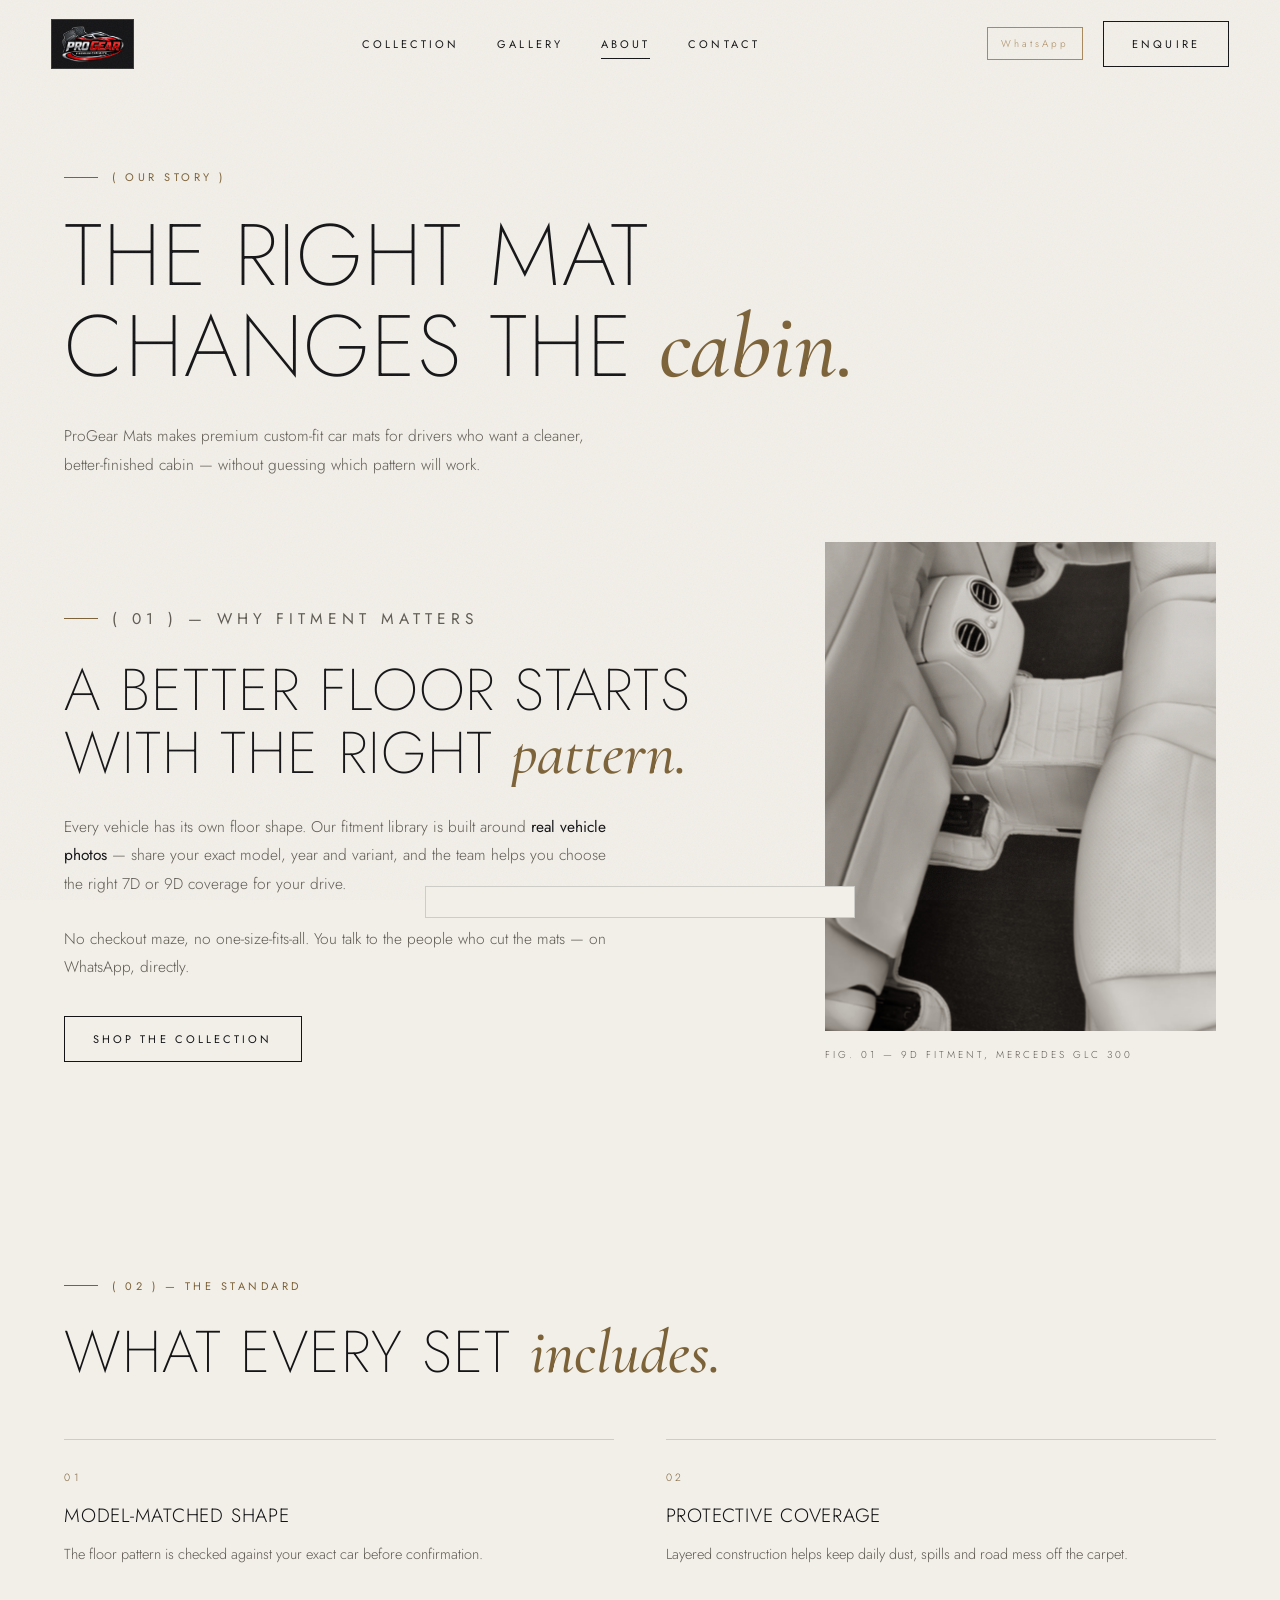
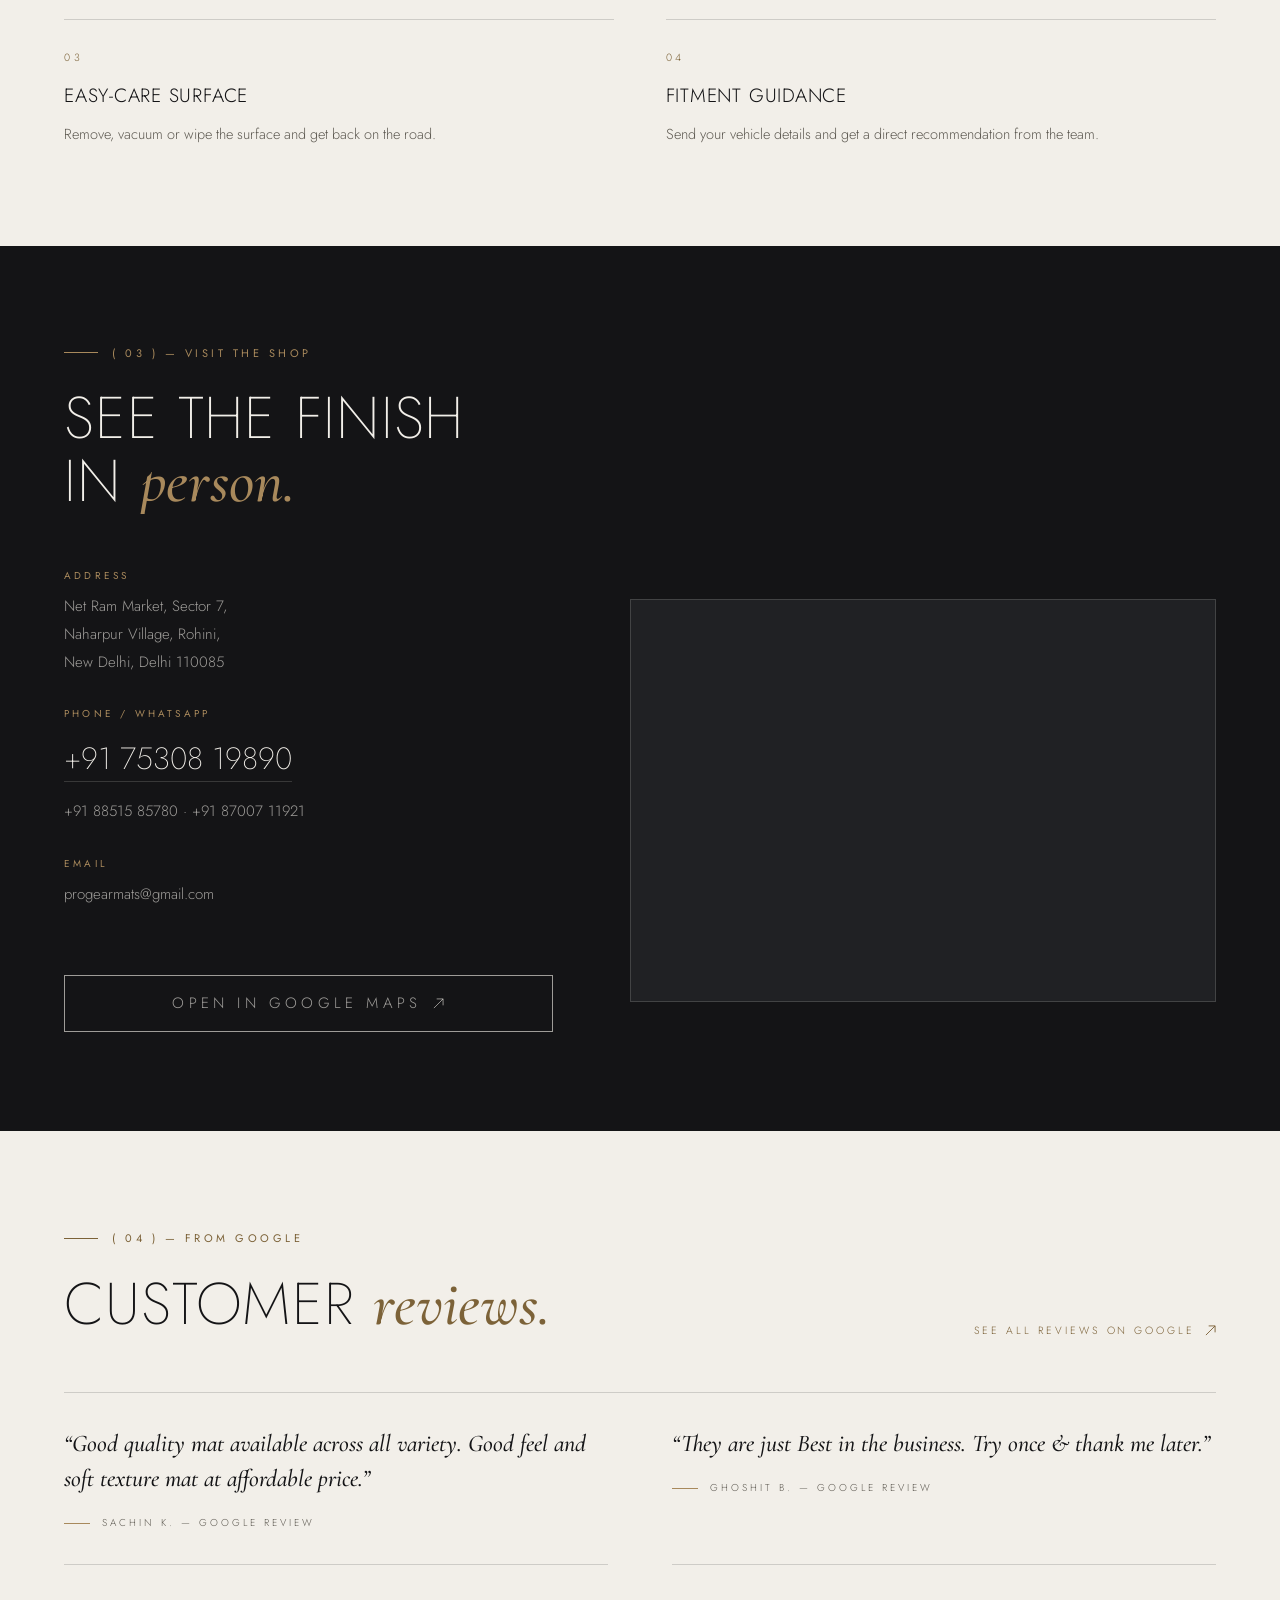
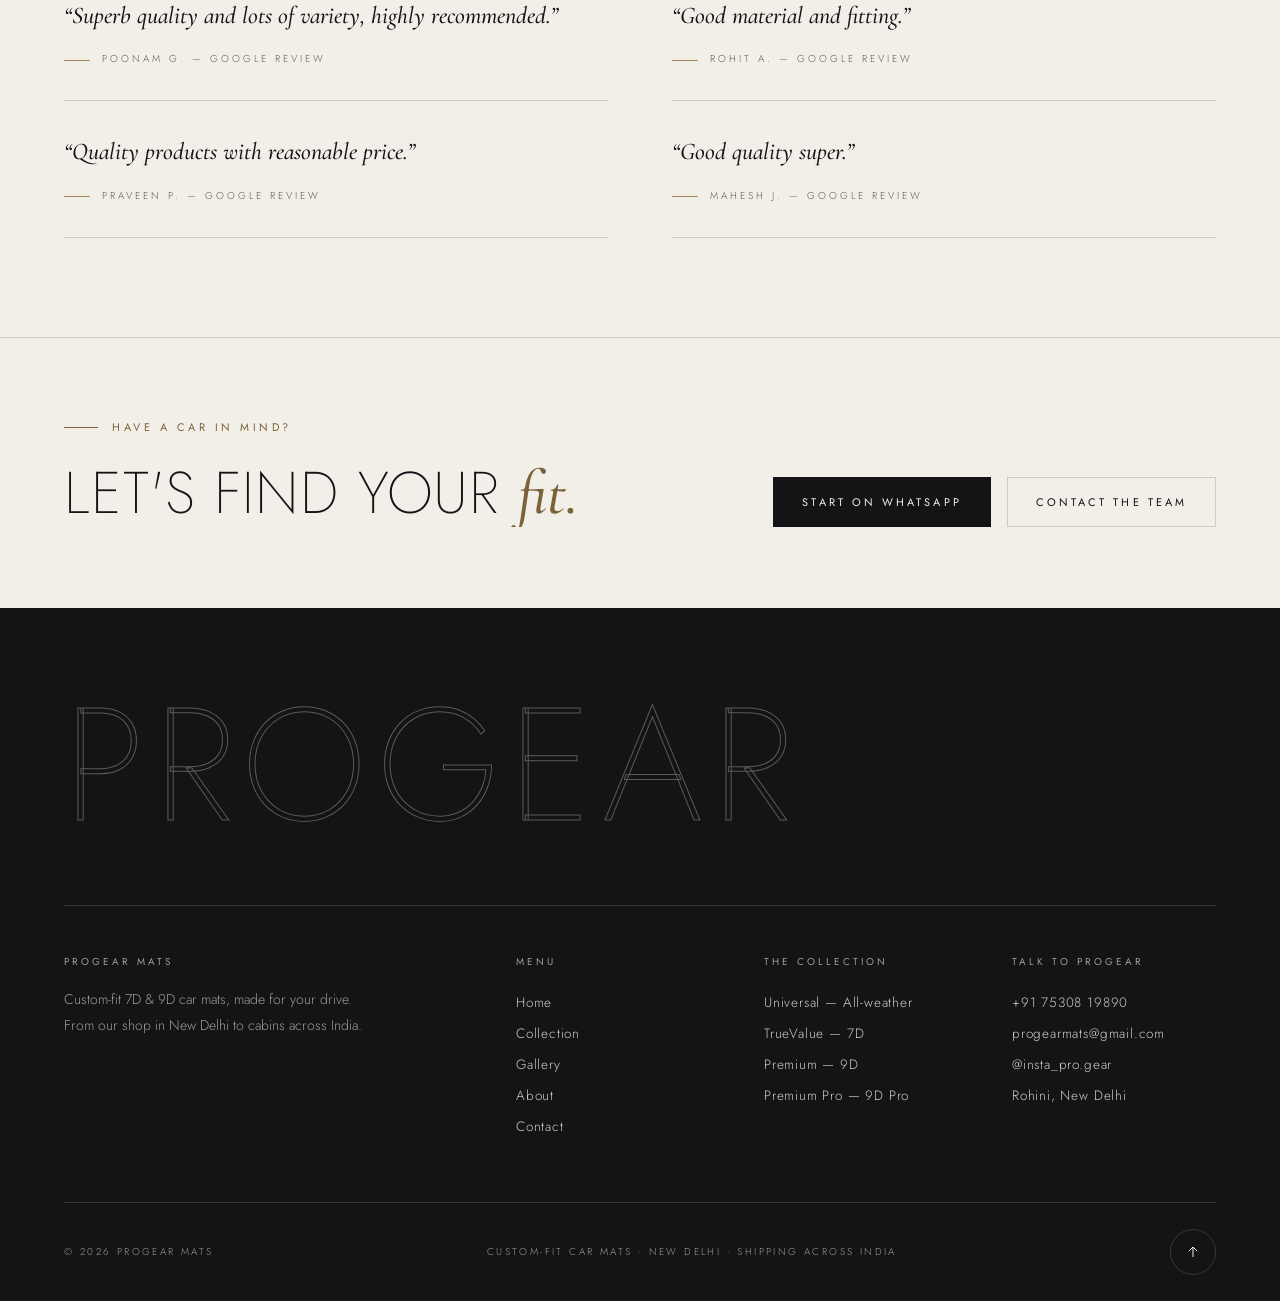
==== about.html @ 714ad8d6 "push" ====
<!DOCTYPE html>
<html lang="en">
<head>
<meta charset="UTF-8">
<meta name="viewport" content="width=device-width, initial-scale=1.0">
<title>About Us — Our Story | ProGear Mats</title>
<meta name="description" content="ProGear Mats fits premium custom-fit 7D and 9D car mats from Rohini, New Delhi. Every pattern is checked against your exact model, year and variant before you order.">
<link rel="icon" href="data:image/svg+xml,%3Csvg xmlns='http://www.w3.org/2000/svg' viewBox='0 0 64 64'%3E%3Crect width='64' height='64' fill='%23141416'/%3E%3Cpath d='M20 20h24v24H20z' fill='none' stroke='%23a8895c' stroke-width='2.5'/%3E%3Cpath d='M32 20l12 12-12 12-12-12z' fill='none' stroke='%23a8895c' stroke-width='2.5'/%3E%3C/svg%3E">
<link rel="preconnect" href="https://fonts.googleapis.com">
<link rel="preconnect" href="https://fonts.gstatic.com" crossorigin>
<link href="https://fonts.googleapis.com/css2?family=Jost:wght@200;300;400;500&family=Cormorant+Garamond:ital,wght@1,400;1,500&display=swap" rel="stylesheet">
<link rel="stylesheet" href="assets/site.css">
</head>
<body id="top">

<div class="cursor-dot" id="cDot"></div>
<div class="cursor-ring" id="cRing"></div>
<div class="grain" aria-hidden="true"></div>

<!-- NAV -->
<header class="nav on-light" id="nav">
  <a class="brand" href="index.html" aria-label="ProGear Mats — home"><span class="brand-logo"><img src="images/brand/progear-logo.png" alt="ProGear Mats — Premium Car Mats"></span></a>
  <nav class="nav-links" aria-label="Primary">
    <a href="shop.html">Collection</a>
    <a href="gallery.html">Gallery</a>
    <a href="about.html" class="active">About</a>
    <a href="contact.html">Contact</a>
  </nav>
  <div class="nav-right">
    <a class="chip" href="https://wa.me/917530819890?text=Hi%20ProGear%20Mats!%20Help%20me%20choose%20mats%20for%20my%20car." target="_blank" rel="noreferrer">WhatsApp</a>
    <a class="btn" href="contact.html">Enquire</a>
    <button class="burger" id="burger" aria-label="Menu" aria-expanded="false"><i></i><i></i></button>
  </div>
</header>

<!-- MOBILE MENU -->
<nav class="menu" id="menu" aria-label="Mobile">
  <a class="m-link" href="index.html">Home <svg viewBox="0 0 20 10" width="20" height="10" fill="none"><path d="M0 5h18M14 1l4 4-4 4" stroke="currentColor"/></svg></a>
  <a class="m-link" href="shop.html">Collection <svg viewBox="0 0 20 10" width="20" height="10" fill="none"><path d="M0 5h18M14 1l4 4-4 4" stroke="currentColor"/></svg></a>
  <a class="m-link" href="gallery.html">Gallery <svg viewBox="0 0 20 10" width="20" height="10" fill="none"><path d="M0 5h18M14 1l4 4-4 4" stroke="currentColor"/></svg></a>
  <a class="m-link" href="about.html">About <svg viewBox="0 0 20 10" width="20" height="10" fill="none"><path d="M0 5h18M14 1l4 4-4 4" stroke="currentColor"/></svg></a>
  <a class="m-link" href="contact.html">Contact <svg viewBox="0 0 20 10" width="20" height="10" fill="none"><path d="M0 5h18M14 1l4 4-4 4" stroke="currentColor"/></svg></a>
  <p class="menu-foot">+91 75308 19890 — NEW DELHI</p>
</nav>

<main>
  <!-- PAGE HEAD -->
  <section class="page-head">
    <div class="wrap">
      <p class="lbl" data-reveal>( Our Story )</p>
      <h1 class="h1">
        <span class="mask" data-reveal><span class="mi">The right mat</span></span>
        <span class="mask" data-reveal style="--d:.08s"><span class="mi">changes the <em class="serif">cabin.</em></span></span>
      </h1>
      <p class="lede" data-reveal style="--d:.2s">ProGear Mats makes premium custom-fit car mats for drivers who want a cleaner, better-finished cabin — without guessing which pattern will work.</p>
    </div>
  </section>

  <!-- STORY -->
  <section class="philo flush-top">
    <div class="wrap philo-grid">
      <div class="philo-copy">
        <p class="lbl" data-reveal>( 01 ) — Why Fitment Matters</p>
        <h2 class="h2">
          <span class="mask" data-reveal><span class="mi">A better floor starts</span></span>
          <span class="mask" data-reveal style="--d:.08s"><span class="mi">with the right <em class="serif">pattern.</em></span></span>
        </h2>
        <p data-reveal style="--d:.2s">Every vehicle has its own floor shape. Our fitment library is built around <b>real vehicle photos</b> — share your exact model, year and variant, and the team helps you choose the right 7D or 9D coverage for your drive.</p>
        <p data-reveal style="--d:.28s">No checkout maze, no one-size-fits-all. You talk to the people who cut the mats — on WhatsApp, directly.</p>
        <div data-reveal style="--d:.34s;margin-top:34px"><a class="btn" href="shop.html">Shop the collection</a></div>
      </div>
      <div data-reveal style="--d:.15s">
        <figure class="ph plx"><img src="images/fitments/glc-300/2.jpg" alt="9D mats fitted in a Mercedes GLC 300"></figure>
        <p class="ph-cap">Fig. 01 — 9D fitment, Mercedes GLC 300</p>
      </div>
    </div>
  </section>

  <!-- WHAT EVERY SET INCLUDES -->
  <section class="care">
    <div class="wrap">
      <p class="lbl" data-reveal>( 02 ) — The Standard</p>
      <h2 class="h2"><span class="mask" data-reveal><span class="mi">What every set <em class="serif">includes.</em></span></span></h2>
      <div class="care-grid two">
        <article data-reveal>
          <span>01</span>
          <h3>Model-matched shape</h3>
          <p>The floor pattern is checked against your exact car before confirmation.</p>
        </article>
        <article data-reveal style="--d:.08s">
          <span>02</span>
          <h3>Protective coverage</h3>
          <p>Layered construction helps keep daily dust, spills and road mess off the carpet.</p>
        </article>
        <article data-reveal style="--d:.16s">
          <span>03</span>
          <h3>Easy-care surface</h3>
          <p>Remove, vacuum or wipe the surface and get back on the road.</p>
        </article>
        <article data-reveal style="--d:.24s">
          <span>04</span>
          <h3>Fitment guidance</h3>
          <p>Send your vehicle details and get a direct recommendation from the team.</p>
        </article>
      </div>
    </div>
  </section>

  <!-- VISIT THE SHOP -->
  <section class="visit dark">
    <div class="wrap">
      <p class="lbl" data-reveal>( 03 ) — Visit the Shop</p>
      <h2 class="h2">
        <span class="mask" data-reveal><span class="mi">See the finish</span></span>
        <span class="mask" data-reveal style="--d:.08s"><span class="mi">in <em class="serif">person.</em></span></span>
      </h2>
      <div class="visit-grid">
        <div class="visit-facts" data-reveal>
          <div>
            <h4>Address</h4>
            <p>Net Ram Market, Sector 7,<br>Naharpur Village, Rohini,<br>New Delhi, Delhi 110085</p>
          </div>
          <div>
            <h4>Phone / WhatsApp</h4>
            <a class="big" href="tel:+917530819890">+91 75308 19890</a>
            <p class="sub-line"><a href="tel:+918851585780">+91 88515 85780</a> · <a href="tel:+918700711921">+91 87007 11921</a></p>
          </div>
          <div>
            <h4>Email</h4>
            <p><a href="mailto:progearmats@gmail.com">progearmats@gmail.com</a></p>
          </div>
          <a class="btn" href="https://maps.app.goo.gl/ZA1jkoFLoBcjtCaw8" target="_blank" rel="noreferrer">Open in Google Maps
            <svg viewBox="0 0 12 12" width="11" height="11" fill="none" aria-hidden="true"><path d="M1 11L11 1M4 1h7v7" stroke="currentColor"/></svg>
          </a>
        </div>
        <div class="map-frame" data-reveal style="--d:.12s">
          <iframe title="ProGear Mats location — Net Ram Market, Sector 7, Naharpur Village, Rohini, New Delhi" src="https://maps.google.com/maps?q=Net+Ram+Market,+Sector+7,+Naharpur+Village,+Rohini,+New+Delhi,+Delhi+110085&output=embed" loading="lazy" referrerpolicy="no-referrer-when-downgrade"></iframe>
        </div>
      </div>
    </div>
  </section>

  <!-- REVIEWS -->
  <section class="rv-wrap">
    <div class="wrap">
      <div class="col-head">
        <div>
          <p class="lbl" data-reveal>( 04 ) — From Google</p>
          <h2 class="h2"><span class="mask" data-reveal><span class="mi">Customer <em class="serif">reviews.</em></span></span></h2>
        </div>
        <a class="slink" data-reveal style="--d:.15s" href="https://maps.app.goo.gl/ZA1jkoFLoBcjtCaw8" target="_blank" rel="noreferrer">See all reviews on Google
          <svg viewBox="0 0 12 12" width="11" height="11" fill="none" aria-hidden="true"><path d="M1 11L11 1M4 1h7v7" stroke="currentColor"/></svg>
        </a>
      </div>
      <div class="rv-grid">
        <article class="rv" data-reveal>
          <blockquote>“Good quality mat available across all variety. Good feel and soft texture mat at affordable price.”</blockquote>
          <cite>Sachin K. — Google review</cite>
        </article>
        <article class="rv" data-reveal style="--d:.06s">
          <blockquote>“They are just Best in the business. Try once &amp; thank me later.”</blockquote>
          <cite>Ghoshit B. — Google review</cite>
        </article>
        <article class="rv" data-reveal style="--d:.12s">
          <blockquote>“Superb quality and lots of variety, highly recommended.”</blockquote>
          <cite>Poonam G. — Google review</cite>
        </article>
        <article class="rv" data-reveal style="--d:.18s">
          <blockquote>“Good material and fitting.”</blockquote>
          <cite>Rohit A. — Google review</cite>
        </article>
        <article class="rv" data-reveal style="--d:.24s">
          <blockquote>“Quality products with reasonable price.”</blockquote>
          <cite>Praveen P. — Google review</cite>
        </article>
        <article class="rv" data-reveal style="--d:.3s">
          <blockquote>“Good quality super.”</blockquote>
          <cite>Mahesh J. — Google review</cite>
        </article>
      </div>
    </div>
  </section>

  <!-- CTA STRIP -->
  <section class="cta-strip">
    <div class="wrap cta-inner">
      <div>
        <p class="lbl" data-reveal>Have a car in mind?</p>
        <h2 class="h2"><span class="mask" data-reveal><span class="mi">Let's find your <em class="serif">fit.</em></span></span></h2>
      </div>
      <div class="cta-actions" data-reveal style="--d:.15s">
        <a class="btn btn-wa" href="https://wa.me/917530819890?text=Hi%20ProGear%20Mats%2C%20help%20me%20choose%20mats%20for%20my%20car." target="_blank" rel="noreferrer">Start on WhatsApp</a>
        <a class="btn btn-line" href="contact.html">Contact the team</a>
      </div>
    </div>
  </section>
</main>

<!-- FOOTER -->
<footer>
  <div class="wrap">
    <h2 class="foot-giant" aria-hidden="true">ProGear</h2>
    <div class="foot-grid">
      <div>
        <p class="fh">ProGear Mats</p>
        <p class="foot-blurb">Custom-fit 7D &amp; 9D car mats, made for your drive. From our shop in New Delhi to cabins across India.</p>
      </div>
      <div>
        <p class="fh">Menu</p>
        <a class="flink" href="index.html">Home</a>
        <a class="flink" href="shop.html">Collection</a>
        <a class="flink" href="gallery.html">Gallery</a>
        <a class="flink" href="about.html">About</a>
        <a class="flink" href="contact.html">Contact</a>
      </div>
      <div>
        <p class="fh">The Collection</p>
        <a class="flink" href="mats-universal.html">Universal — All-weather</a>
        <a class="flink" href="mats-7d.html">TrueValue — 7D</a>
        <a class="flink" href="mats-9d.html">Premium — 9D</a>
        <a class="flink" href="mats-9d-pro.html">Premium Pro — 9D Pro</a>
      </div>
      <div>
        <p class="fh">Talk to ProGear</p>
        <a class="flink" href="tel:+917530819890">+91 75308 19890</a>
        <a class="flink" href="mailto:progearmats@gmail.com">progearmats@gmail.com</a>
        <a class="flink" href="https://www.instagram.com/insta_pro.gear/" target="_blank" rel="noreferrer">@insta_pro.gear</a>
        <a class="flink" href="https://maps.app.goo.gl/ZA1jkoFLoBcjtCaw8" target="_blank" rel="noreferrer">Rohini, New Delhi</a>
      </div>
    </div>
    <div class="foot-bot">
      <span>© 2026 ProGear Mats</span>
      <span>Custom-fit car mats · New Delhi · Shipping across India</span>
      <a class="top-btn" href="#top" aria-label="Back to top">
        <svg width="10" height="12" viewBox="0 0 10 12" fill="none" aria-hidden="true"><path d="M5 11V1M1 5l4-4 4 4" stroke="currentColor"/></svg>
      </a>
    </div>
  </div>
</footer>

<!-- WHATSAPP FLOAT -->
<a class="wa-float" id="waFloat" href="https://wa.me/917530819890?text=Hi%20ProGear%20Mats%2C%20help%20me%20choose%20mats%20for%20my%20car." target="_blank" rel="noreferrer">
  <svg width="18" height="18" viewBox="0 0 24 24" fill="currentColor" aria-hidden="true"><path d="M12 2a10 10 0 0 0-8.6 15.1L2 22l5-1.3A10 10 0 1 0 12 2zm0 18.2c-1.5 0-2.9-.4-4.1-1.1l-.3-.2-3 .8.8-2.9-.2-.3A8.2 8.2 0 1 1 12 20.2zm4.6-6.1c-.3-.1-1.5-.7-1.7-.8-.2-.1-.4-.1-.6.1-.2.3-.6.8-.8 1-.1.2-.3.2-.5.1a6.7 6.7 0 0 1-3.3-2.9c-.3-.4 0-.5.1-.7l.4-.5c.1-.2.2-.3.3-.5v-.5c0-.1-.6-1.4-.8-1.9-.2-.5-.4-.4-.6-.4h-.5c-.2 0-.5.1-.7.3-.2.3-.9.9-.9 2.2s.9 2.5 1.1 2.7c.1.2 1.8 2.8 4.4 3.9.6.3 1.1.4 1.5.6.6.2 1.2.2 1.6.1.5-.1 1.5-.6 1.7-1.2.2-.6.2-1.1.2-1.2-.1-.1-.2-.2-.5-.3z"/></svg>
  <span>WhatsApp us</span>
</a>

<!-- TOAST -->
<div class="toast" id="toast" role="status">
  <span id="toastLabel"></span>
  <span id="toastMsg"></span>
</div>

<script src="assets/site.js"></script>
</body>
</html>
---- assets/site.css ----
/* ============================================================
   PROGEAR MATS — site stylesheet
   Design language carried over from progear-mats.html
   (editorial dark/ivory system, Jost + Cormorant Garamond,
   bronze accent, thin rules, mask reveals, custom cursor)
   ============================================================ */

/* ============ BASE ============ */
*{margin:0;padding:0;box-sizing:border-box}
:root{
  --ink:#141416; --ink2:#1b1b1e;
  --paper:#f2efe9; --paper2:#e9e5db;
  --mut:#5f5b53; --mutd:rgba(242,239,233,.62);
  --linel:rgba(20,20,22,.16); --lined:rgba(242,239,233,.16);
  --acc:#a8895c; --accd:#7c6238;
  --navh:88px;
  --ease:cubic-bezier(.19,1,.22,1);
}
html{scroll-behavior:smooth;scroll-padding-top:110px}
body{font-family:'Jost',sans-serif;font-weight:300;background:var(--paper);color:var(--ink);-webkit-font-smoothing:antialiased;overflow-x:hidden}
body.lock{overflow:hidden}
::selection{background:var(--acc);color:var(--ink)}
img{display:block;max-width:100%}
a{color:inherit;text-decoration:none}
button{font:inherit;background:none;border:0;color:inherit;cursor:pointer}
::-webkit-scrollbar{width:9px}
::-webkit-scrollbar-track{background:var(--paper)}
::-webkit-scrollbar-thumb{background:#b9b2a4;border:2px solid var(--paper)}
@media(pointer:fine){body,a,button,input,select,textarea,label{cursor:none}}

.wrap{width:min(1440px,100%);margin:0 auto;padding-inline:clamp(20px,5vw,72px)}
.lbl{display:flex;align-items:center;gap:14px;font-size:11px;letter-spacing:.32em;text-transform:uppercase;font-weight:400;color:var(--accd)}
.lbl::before{content:'';width:34px;height:1px;background:var(--accd);flex:none}
.dark .lbl{color:var(--acc)}.dark .lbl::before{background:var(--acc)}
.h2{font-weight:200;text-transform:uppercase;letter-spacing:.015em;line-height:1.05;font-size:clamp(2.2rem,4.6vw,4.1rem);margin-top:26px}
.h1{font-weight:200;text-transform:uppercase;letter-spacing:.01em;line-height:1.02;font-size:clamp(2.7rem,6.8vw,5.8rem);margin-top:26px}
.serif{font-family:'Cormorant Garamond',serif;font-style:italic;font-weight:500;text-transform:none;font-size:1.06em;letter-spacing:0;color:var(--accd)}
.dark .serif{color:var(--acc)}
.dark{background:var(--ink);color:var(--paper)}
.tint{background:var(--paper2)}
.lede{max-width:560px;color:var(--mut);line-height:1.85;font-size:15.5px;margin-top:28px}
.dark .lede{color:var(--mutd)}

/* ============ REVEALS ============ */
[data-reveal]{opacity:0;transform:translateY(30px);transition:opacity .9s var(--ease),transform 1.05s var(--ease);transition-delay:var(--d,0s)}
[data-reveal].in{opacity:1;transform:none}
.mask{display:block;overflow:hidden}
.mask[data-reveal]{opacity:1;transform:none}
.mask .mi{display:block;transform:translateY(115%);transition:transform 1.2s var(--ease) var(--d,0s)}
.mask[data-reveal].in .mi{transform:none}

/* ============ GRAIN / CURSOR ============ */
.grain{position:fixed;inset:0;z-index:95;pointer-events:none;opacity:.05;background:url("data:image/svg+xml,%3Csvg xmlns='http://www.w3.org/2000/svg' width='180' height='180'%3E%3Cfilter id='n'%3E%3CfeTurbulence type='fractalNoise' baseFrequency='0.8' numOctaves='2' stitchTiles='stitch'/%3E%3C/filter%3E%3Crect width='180' height='180' filter='url(%23n)'/%3E%3C/svg%3E") repeat;background-size:180px}
.cursor-dot,.cursor-ring{position:fixed;top:0;left:0;pointer-events:none;z-index:100;border-radius:50%;opacity:0;transition:opacity .4s}
.cursor-dot.live,.cursor-ring.live{opacity:1}
.cursor-dot{width:6px;height:6px;margin:-3px 0 0 -3px;background:var(--acc)}
.cursor-ring{width:36px;height:36px;margin:-18px 0 0 -18px;border:1px solid rgba(168,137,92,.75);transition:width .35s var(--ease),height .35s var(--ease),margin .35s var(--ease),opacity .4s,border-color .35s}
.cursor-ring.grow{width:64px;height:64px;margin:-32px 0 0 -32px;border-color:rgba(168,137,92,.4)}
@media(pointer:coarse){.cursor-dot,.cursor-ring{display:none}}

/* ============ LOADER (home) ============ */
.loader{position:fixed;inset:0;background:var(--ink);z-index:120;display:grid;place-items:center;transition:transform .9s cubic-bezier(.76,0,.24,1)}
.loader.done{transform:translateY(-101%)}
.loader-word{display:flex;font-size:clamp(2.4rem,7vw,5rem);font-weight:200;letter-spacing:.14em;color:var(--paper)}
.lw{overflow:hidden;display:inline-block}
.lw.gap{width:.45em}
.lw span{display:inline-block;transform:translateY(115%);animation:lup .9s var(--ease) forwards}
@keyframes lup{to{transform:none}}
.loader-sub{margin-top:18px;font-size:10px;letter-spacing:.52em;color:var(--mutd);text-align:center;text-indent:.52em;opacity:0;animation:lfade .8s .95s forwards}
@keyframes lfade{to{opacity:1}}
.loader-line{width:min(300px,54vw);height:1px;background:var(--lined);margin:28px auto 0}
.loader-line i{display:block;height:100%;background:var(--acc);transform:scaleX(0);transform-origin:left;animation:lln 1.5s .35s cubic-bezier(.65,0,.35,1) forwards}
@keyframes lln{to{transform:scaleX(1)}}

/* ============ NAV ============ */
.nav{position:fixed;top:0;left:0;right:0;z-index:80;display:flex;align-items:center;justify-content:space-between;height:var(--navh);padding-inline:clamp(20px,4vw,56px);color:var(--paper);border-bottom:1px solid transparent;transition:background .5s,height .5s var(--ease),border-color .5s,color .5s}
.nav.scrolled{background:var(--paper);color:var(--ink);border-bottom-color:var(--linel);height:72px}
.nav.on-light{color:var(--ink)}
.nav.on-light .btn:hover,.nav.scrolled .btn:hover{background:var(--ink);color:var(--paper);border-color:var(--ink)}
body.menu-open .nav{background:transparent;color:var(--paper);border-bottom-color:transparent;height:var(--navh)}
.brand{display:flex;align-items:center}
.brand-logo{display:flex;align-items:center;height:50px;padding:5px 9px;background:var(--ink);border:1px solid var(--lined);transition:border-color .5s}
.brand-logo img{height:100%;width:auto;display:block}
.nav-links{display:flex;gap:38px}
.nav-links a{position:relative;font-size:11px;letter-spacing:.28em;text-transform:uppercase;font-weight:400}
.nav-links a::after{content:'';position:absolute;left:0;bottom:-7px;width:100%;height:1px;background:currentColor;transform:scaleX(0);transform-origin:right;transition:transform .5s var(--ease)}
.nav-links a:hover::after,.nav-links a.active::after{transform:scaleX(1);transform-origin:left}
.nav-right{display:flex;align-items:center;gap:20px}
.chip{font-size:10px;letter-spacing:.3em;border:1px solid var(--acc);color:var(--acc);padding:8px 13px;transition:background .35s,color .35s}
.chip:hover{background:var(--acc);color:var(--ink)}
.btn{display:inline-flex;align-items:center;justify-content:center;gap:12px;font-size:11px;letter-spacing:.28em;text-transform:uppercase;font-weight:400;padding:14px 28px;border:1px solid currentColor;transition:background .45s var(--ease),color .45s var(--ease),border-color .45s var(--ease)}
.nav .btn:hover{background:var(--paper);color:var(--ink);border-color:var(--paper)}
.nav.scrolled .btn:hover{background:var(--ink);color:var(--paper);border-color:var(--ink)}
.dark .btn:hover{background:var(--paper);color:var(--ink);border-color:var(--paper)}
.burger{display:none;width:42px;height:42px;position:relative}
.burger i{position:absolute;left:9px;right:9px;height:1px;background:currentColor;transition:transform .45s var(--ease),top .45s var(--ease)}
.burger i:first-child{top:16px}.burger i:last-child{top:25px}
.burger.x i:first-child{top:20.5px;transform:rotate(45deg)}
.burger.x i:last-child{top:20.5px;transform:rotate(-45deg)}

/* ============ MENU (mobile) ============ */
.menu{position:fixed;inset:0;background:var(--ink);color:var(--paper);z-index:75;display:flex;flex-direction:column;justify-content:center;padding:0 clamp(24px,8vw,80px);clip-path:inset(0 0 100% 0);visibility:hidden;transition:clip-path .7s var(--ease),visibility 0s .7s}
.menu.open{clip-path:inset(0 0 0 0);visibility:visible;transition:clip-path .7s var(--ease)}
.m-link{font-size:clamp(1.9rem,7.5vw,3rem);font-weight:200;text-transform:uppercase;letter-spacing:.04em;padding:16px 0;border-bottom:1px solid var(--lined);display:flex;justify-content:space-between;align-items:center;opacity:0;transform:translateY(24px);transition:opacity .5s,transform .6s var(--ease),color .3s}
.m-link svg{width:22px;color:var(--acc)}
.m-link:hover{color:var(--acc)}
.menu.open .m-link{opacity:1;transform:none}
.menu.open .m-link:nth-child(2){transition-delay:.08s}
.menu.open .m-link:nth-child(3){transition-delay:.15s}
.menu.open .m-link:nth-child(4){transition-delay:.22s}
.menu.open .m-link:nth-child(5){transition-delay:.29s}
.menu.open .m-link:nth-child(6){transition-delay:.36s}
.menu-foot{margin-top:44px;font-size:10.5px;letter-spacing:.3em;color:var(--mutd);text-transform:uppercase}

/* ============ HERO (home) ============ */
.hero{position:relative;min-height:100svh;background:var(--ink);color:var(--paper);display:flex;overflow:hidden}
#field{position:absolute;inset:0;z-index:0}
.hero-inner{position:relative;z-index:2;display:flex;flex-direction:column;flex:1;width:100%;pointer-events:none}
.hero-inner a{pointer-events:auto}
.hero-main{margin-top:auto;padding-top:calc(var(--navh) + 5vh);max-width:1150px}
.hero .lbl{color:var(--acc)}.hero .lbl::before{background:var(--acc)}
h1{font-size:clamp(3.1rem,9.2vw,8rem);font-weight:200;letter-spacing:.01em;line-height:.99;text-transform:uppercase;margin-top:28px}
.hero-sub{display:flex;flex-wrap:wrap;gap:34px;align-items:flex-end;justify-content:space-between;margin-top:40px}
.hero-sub p{max-width:430px;color:var(--mutd);font-size:15.5px;line-height:1.75}
.hero-ctas{display:flex;gap:16px;flex-wrap:wrap}
.btn-solid{background:var(--paper);color:var(--ink);border-color:var(--paper)}
.btn-solid:hover{background:transparent;color:var(--paper);border-color:var(--paper)}
.hero .btn:not(.btn-solid):hover{background:var(--paper);color:var(--ink);border-color:var(--paper)}
.hero-meta{display:flex;justify-content:space-between;align-items:center;gap:24px;flex-wrap:wrap;padding:24px 0 28px;margin-top:58px;border-top:1px solid var(--lined);font-size:10px;letter-spacing:.3em;text-transform:uppercase;color:var(--mutd)}
.scroll-cue{width:1px;height:36px;position:relative;overflow:hidden;flex:none}
.scroll-cue::after{content:'';position:absolute;inset:0;background:var(--acc);animation:cue 2.2s var(--ease) infinite}
@keyframes cue{0%{transform:translateY(-100%)}55%{transform:translateY(0)}100%{transform:translateY(102%)}}
@media(pointer:fine){.hint-tap{display:none}}
@media(pointer:coarse){.hint-cursor{display:none}}

/* ============ MARQUEE ============ */
.marquee{background:var(--ink);color:var(--mutd);border-top:1px solid var(--lined);overflow:hidden;padding:19px 0}
.mq-track{display:flex;width:max-content;animation:mq 38s linear infinite}
.mq-track>span{display:flex;align-items:center;gap:36px;padding-right:36px;font-size:11px;letter-spacing:.34em;text-transform:uppercase;white-space:nowrap}
.mq-track i{width:5px;height:5px;background:var(--acc);transform:rotate(45deg);flex:none}
@keyframes mq{to{transform:translateX(-50%)}}

/* ============ EDITORIAL SPLIT (philo / about intro) ============ */
.philo{padding-block:clamp(95px,13vh,160px)}
.philo-grid{display:grid;grid-template-columns:minmax(0,7fr) minmax(0,4fr);gap:clamp(44px,6vw,110px);align-items:end}
.philo-copy p{max-width:560px;color:var(--mut);line-height:1.85;font-size:15.5px;margin-top:26px}
.philo-copy p b{font-weight:400;color:var(--ink)}
.philo .ph{aspect-ratio:4/5}
.ph{position:relative;overflow:hidden;background:#191a1c}
.ph img{width:100%;height:100%;object-fit:cover;filter:grayscale(1) contrast(1.08) brightness(.84)}
.ph::after{content:'';position:absolute;inset:0;background:#8f7350;mix-blend-mode:soft-light;opacity:.45;pointer-events:none}
.ph-cap{margin-top:16px;font-size:10px;letter-spacing:.3em;text-transform:uppercase;color:var(--mut)}
.ph.plx img{position:absolute;top:-6%;left:0;height:112%;will-change:transform}

/* ============ QUOTE ============ */
.quote{padding-block:clamp(95px,14vh,170px)}
.quote blockquote{font-family:'Cormorant Garamond',serif;font-style:italic;font-weight:500;font-size:clamp(1.7rem,3.6vw,3.1rem);line-height:1.32;max-width:980px;margin:0 auto;text-align:center;transition:opacity .5s var(--ease)}
.quote blockquote.fade{opacity:0}
.quote cite{display:block;margin-top:34px;font-style:normal;font-size:10.5px;letter-spacing:.34em;text-transform:uppercase;color:var(--mut);text-align:center;transition:opacity .5s var(--ease)}
.quote cite.fade{opacity:0}
.quote cite::before{content:'';display:inline-block;width:34px;height:1px;background:var(--acc);vertical-align:middle;margin-right:16px}
.quote-link{display:flex;justify-content:center;margin-top:40px}

/* ============ COLLECTION ROWS ============ */
.collection{padding-top:clamp(95px,13vh,160px)}
.col-head{display:grid;grid-template-columns:1fr auto;align-items:end;gap:44px;margin-bottom:clamp(44px,6vh,72px)}
.col-note{max-width:300px;font-size:13px;line-height:1.8;color:var(--mutd);border-top:1px solid var(--lined);padding-top:18px}
.plist{border-top:1px solid var(--lined)}
.prow{display:grid;grid-template-columns:70px 1fr auto 60px;align-items:center;gap:clamp(16px,3vw,44px);padding:33px 0;border-bottom:1px solid var(--lined);transition:background .4s}
.prow:hover{background:rgba(242,239,233,.035)}
.prow:focus-visible{outline:1px solid var(--acc);outline-offset:-1px}
.p-idx{font-size:11px;letter-spacing:.3em;color:var(--mutd)}
.p-name{display:block;font-size:clamp(1.65rem,3.4vw,2.9rem);font-weight:200;text-transform:uppercase;letter-spacing:.02em;transition:transform .55s var(--ease)}
.prow:hover .p-name{transform:translateX(14px)}
.p-tag{display:block;font-size:10.5px;letter-spacing:.3em;text-transform:uppercase;color:var(--acc);margin-top:9px;font-weight:400}
.p-meta{font-size:10.5px;letter-spacing:.26em;color:var(--mutd);text-transform:uppercase;text-align:right}
.p-arrow{justify-self:end;width:46px;height:46px;border:1px solid var(--lined);border-radius:50%;display:grid;place-items:center;color:var(--paper);transition:background .45s var(--ease),border-color .45s,color .45s,transform .55s var(--ease)}
.prow:hover .p-arrow{background:var(--acc);border-color:var(--acc);color:var(--ink);transform:rotate(-45deg)}
.peek{position:fixed;top:0;left:0;width:290px;aspect-ratio:3/4;z-index:40;pointer-events:none;opacity:0;scale:.88;transition:opacity .4s var(--ease),scale .45s var(--ease);border:1px solid rgba(242,239,233,.2)}
.peek.on{opacity:1;scale:1}
.peek img,.peek .ptile{position:absolute;inset:0;width:100%;height:100%;object-fit:cover;opacity:0;transition:opacity .45s}
.peek img{filter:grayscale(1) contrast(1.08) brightness(.8)}
.peek img.on,.peek .ptile.on{opacity:1}
.peek::after{content:'';position:absolute;inset:0;background:#8f7350;mix-blend-mode:soft-light;opacity:.4}
.ptile{background:var(--ink2);display:flex;flex-direction:column;justify-content:flex-end;padding:22px;gap:8px}
.ptile small{font-size:9px;letter-spacing:.34em;color:var(--acc);text-transform:uppercase}
.ptile strong{font-weight:200;font-size:1.35rem;line-height:1.15;text-transform:uppercase;color:var(--paper)}
.ptile strong em{font-family:'Cormorant Garamond',serif;font-style:italic;text-transform:none;color:var(--acc)}
@media(pointer:coarse){.peek{display:none}}

/* ============ NUMBERS ============ */
.numbers{border-top:1px solid var(--lined);margin-top:clamp(80px,11vh,130px);padding-block:clamp(70px,9vh,115px)}
.nums{display:grid;grid-template-columns:repeat(4,1fr);gap:clamp(28px,4vw,60px)}
.num{border-left:1px solid var(--lined);padding-left:clamp(18px,2vw,30px)}
.num:first-child{border-left:0;padding-left:0}
.num:nth-child(3){margin-top:38px}
.num-v{font-size:clamp(2.5rem,4.8vw,4.3rem);font-weight:200;line-height:1;display:flex;align-items:baseline;gap:9px}
.num-v .unit{font-size:11.5px;letter-spacing:.22em;color:var(--acc);text-transform:uppercase}
.num-k{margin-top:16px;font-size:10.5px;letter-spacing:.26em;color:var(--mutd);text-transform:uppercase;line-height:1.8}

/* ============ CRAFT / PROCESS ============ */
.craft{padding-block:clamp(95px,13vh,160px)}
.craft-grid{display:grid;grid-template-columns:minmax(0,5fr) minmax(0,6fr);gap:clamp(44px,6vw,110px);margin-top:clamp(50px,7vh,80px)}
.craft-left{position:sticky;top:110px;align-self:start}
.craft-media{position:relative;aspect-ratio:4/5;overflow:hidden;background:#191a1c}
.craft-media img{position:absolute;inset:0;width:100%;height:100%;object-fit:cover;opacity:0;transition:opacity .8s var(--ease);filter:grayscale(1) contrast(1.08) brightness(.85)}
.craft-media img.on{opacity:1}
.craft-media::after{content:'';position:absolute;inset:0;background:#8f7350;mix-blend-mode:soft-light;opacity:.45;pointer-events:none}
.craft-count{margin-top:20px;font-size:11px;letter-spacing:.34em;color:var(--mut)}
#craftNum{color:var(--accd);font-weight:400;display:inline-block}
#craftNum.tick{animation:tick .5s var(--ease)}
@keyframes tick{0%{opacity:0;transform:translateY(9px)}100%{opacity:1;transform:none}}
.cstep{padding:clamp(42px,7vh,80px) 0;border-bottom:1px solid var(--linel);opacity:.26;transition:opacity .65s}
.cstep.on{opacity:1}
.cs-n{font-size:10.5px;letter-spacing:.34em;color:var(--accd)}
.cstep h3{margin-top:16px;font-weight:300;font-size:clamp(1.5rem,2.4vw,2.1rem);text-transform:uppercase;letter-spacing:.03em}
.cstep p{margin-top:16px;max-width:480px;color:var(--mut);line-height:1.85;font-size:15.5px}

/* ============ CONTACT / FORM ============ */
.contact{border-top:1px solid var(--linel);padding-block:clamp(95px,13vh,160px)}
.ct-blurb{max-width:340px;font-size:14px;line-height:1.8;color:var(--mut);border-top:1px solid var(--linel);padding-top:18px}
.ct-grid{display:grid;grid-template-columns:minmax(0,7fr) minmax(0,4fr);gap:clamp(44px,7vw,120px);margin-top:clamp(50px,7vh,80px)}
.field{margin-bottom:34px;position:relative}
.field label{display:block;font-size:10px;letter-spacing:.3em;text-transform:uppercase;color:var(--mut);margin-bottom:10px;font-weight:400}
.field input,.field select,.field textarea{width:100%;background:transparent;border:0;border-bottom:1px solid var(--linel);border-radius:0;padding:8px 0 14px;font:300 16px 'Jost',sans-serif;color:var(--ink);transition:border-color .4s}
.field :focus{outline:none;border-bottom-color:var(--accd)}
.field textarea{resize:vertical;min-height:80px}
.field select{appearance:none;background-image:url("data:image/svg+xml,%3Csvg xmlns='http://www.w3.org/2000/svg' width='12' height='8' viewBox='0 0 12 8'%3E%3Cpath d='M1 1l5 5 5-5' fill='none' stroke='%23141416' stroke-width='1.2'/%3E%3C/svg%3E");background-repeat:no-repeat;background-position:right 4px center;padding-right:28px}
.invalid{border-bottom-color:#a2492f!important}
.err{position:absolute;right:0;top:2px;font-size:9.5px;letter-spacing:.14em;color:#a2492f;text-transform:uppercase}
.frow{display:grid;grid-template-columns:1fr 1fr;gap:34px}
#formOk{display:none;align-items:center;gap:10px;margin-top:20px;font-size:11.5px;letter-spacing:.18em;text-transform:uppercase;color:var(--accd)}
#formOk.show{display:flex}
#formOk svg{color:var(--accd);flex:none}
.btn-submit{width:100%;background:var(--ink);color:var(--paper);border-color:var(--ink)}
.btn-submit:hover{background:var(--accd);border-color:var(--accd);color:var(--paper)}
.btn-submit:disabled{opacity:.55}
.ct-info{border-left:1px solid var(--linel);padding-left:clamp(24px,3vw,48px);display:flex;flex-direction:column;gap:38px}
.ci h4{font-size:10px;letter-spacing:.32em;color:var(--accd);text-transform:uppercase;font-weight:400;margin-bottom:12px}
.ci p,.ci a{font-size:15px;line-height:1.85;font-weight:300}
.ci a{border-bottom:1px solid var(--linel);transition:border-color .3s,color .3s}
.ci a:hover{color:var(--accd);border-color:var(--accd)}

/* ============ FOOTER ============ */
footer{background:var(--ink);color:var(--paper);padding-top:clamp(70px,9vh,115px)}
.foot-giant{font-size:clamp(3.2rem,12.5vw,11.5rem);font-weight:200;letter-spacing:.06em;line-height:.95;text-transform:uppercase;color:transparent;-webkit-text-stroke:1px rgba(242,239,233,.32);transition:-webkit-text-stroke-color 1s var(--ease);user-select:none}
.foot-giant:hover{-webkit-text-stroke-color:var(--acc)}
.foot-grid{display:grid;grid-template-columns:2fr 1fr 1fr 1fr;gap:44px;margin-top:64px;padding-top:48px;border-top:1px solid var(--lined)}
.fh{font-size:10px;letter-spacing:.3em;color:var(--mutd);text-transform:uppercase;margin-bottom:18px;font-weight:400}
.foot-blurb{max-width:300px;color:var(--mutd);font-size:14px;line-height:1.85}
footer .flink{display:block;font-size:13.5px;letter-spacing:.06em;color:rgba(242,239,233,.85);line-height:2.3;transition:color .3s;width:fit-content}
footer .flink:hover{color:var(--acc)}
.foot-bot{display:flex;justify-content:space-between;align-items:center;gap:20px;flex-wrap:wrap;padding:26px 0;margin-top:60px;border-top:1px solid var(--lined);font-size:10px;letter-spacing:.24em;color:var(--mutd);text-transform:uppercase}
.top-btn{width:46px;height:46px;border:1px solid var(--lined);border-radius:50%;display:grid;place-items:center;color:var(--paper);transition:background .4s var(--ease),border-color .4s,color .4s}
.top-btn:hover{background:var(--acc);border-color:var(--acc);color:var(--ink)}

/* ============ TOAST ============ */
.toast{position:fixed;left:50%;bottom:30px;transform:translate(-50%,150%);z-index:110;background:var(--paper);color:var(--ink);display:flex;align-items:center;gap:16px;padding:15px 22px;border:1px solid var(--linel);min-width:min(430px,92vw);transition:transform .55s var(--ease)}
.toast.show{transform:translate(-50%,0)}
#toastLabel{font-size:9.5px;letter-spacing:.3em;color:var(--accd);text-transform:uppercase;white-space:nowrap;border-right:1px solid var(--linel);padding-right:16px;font-weight:400}
#toastMsg{font-size:13px;letter-spacing:.04em}

/* ============ WHATSAPP FLOAT ============ */
.wa-float{position:fixed;right:24px;bottom:24px;z-index:90;display:inline-flex;align-items:center;gap:12px;background:var(--ink);color:var(--paper);border:1px solid rgba(242,239,233,.2);padding:14px 20px;font-size:10px;letter-spacing:.28em;text-transform:uppercase;opacity:0;transform:translateY(140%);transition:transform .6s var(--ease),opacity .5s,background .35s,color .35s,border-color .35s}
.wa-float.show{opacity:1;transform:none}
.wa-float svg{color:var(--acc);flex:none;transition:color .35s}
.wa-float:hover{background:var(--acc);border-color:var(--acc);color:var(--ink)}
.wa-float:hover svg{color:var(--ink)}

/* ============ PAGE HEAD (subpages) ============ */
.page-head{padding:calc(var(--navh) + clamp(56px,9vh,100px)) 0 clamp(48px,7vh,84px)}
.crumb{font-size:10px;letter-spacing:.3em;text-transform:uppercase;color:var(--mut)}
.crumb a{color:var(--accd);border-bottom:1px solid transparent;transition:border-color .3s}
.crumb a:hover{border-color:var(--accd)}
.pd .crumb{display:inline-block;margin:0 0 clamp(28px,4vh,44px)}
.note-light{max-width:300px;font-size:13px;line-height:1.8;color:var(--mut);border-top:1px solid var(--linel);padding-top:18px}
.flush-top{padding-top:0}
.opt-note{font-style:normal;text-transform:none;letter-spacing:.06em}
a:focus-visible,button:focus-visible{outline:1px solid var(--acc);outline-offset:3px}

/* ============ SHOP CARDS ============ */
.shop-grid{display:grid;grid-template-columns:1fr 1fr;gap:0 clamp(34px,5vw,90px);border-top:1px solid var(--linel)}
.scard{display:flex;flex-direction:column;padding:clamp(30px,4vh,48px) 0;border-bottom:1px solid var(--linel)}
.scard .smedia{position:relative;aspect-ratio:4/3;overflow:hidden;background:#191a1c;margin-bottom:26px}
.scard .smedia img{width:100%;height:100%;object-fit:cover;transition:transform 1.2s var(--ease)}
.scard:hover .smedia img{transform:scale(1.05)}
.scard .smedia .utile{border:0;height:100%;aspect-ratio:auto}
.srow{display:flex;justify-content:space-between;align-items:baseline;gap:20px}
.scard h2{font-weight:200;font-size:clamp(1.6rem,2.6vw,2.4rem);text-transform:uppercase;letter-spacing:.02em}
.scard .stype{font-size:10.5px;letter-spacing:.3em;text-transform:uppercase;color:var(--accd);font-weight:400}
.sdesc{margin-top:14px;max-width:460px;color:var(--mut);line-height:1.8;font-size:14.5px}
.sfoot{display:flex;justify-content:space-between;align-items:center;gap:20px;margin-top:24px;padding-top:18px;border-top:1px solid var(--linel)}
.sprice{font-size:12px;letter-spacing:.22em;text-transform:uppercase;color:var(--mut)}
.sprice b{font-weight:400;color:var(--ink);font-size:15px;letter-spacing:.06em}
.slink{display:inline-flex;align-items:center;gap:10px;font-size:10.5px;letter-spacing:.28em;text-transform:uppercase;color:var(--accd)}
.slink svg{transition:transform .5s var(--ease)}
.scard:hover .slink svg{transform:translate(4px,-4px)}
.utile{aspect-ratio:4/3;background:var(--ink);color:var(--paper);display:flex;flex-direction:column;justify-content:flex-end;align-items:flex-start;gap:10px;padding:clamp(24px,3vw,40px);position:relative;overflow:hidden}
.utile::before{content:'';position:absolute;inset:0;background:url("data:image/svg+xml,%3Csvg xmlns='http://www.w3.org/2000/svg' width='56' height='56' viewBox='0 0 56 56'%3E%3Cpath d='M28 4l24 24-24 24L4 28z' fill='none' stroke='%23a8895c' stroke-opacity='.14'/%3E%3C/svg%3E") repeat;background-size:56px}
.utile small{font-size:9.5px;letter-spacing:.34em;color:var(--acc);text-transform:uppercase;position:relative}
.utile strong{font-weight:200;font-size:clamp(1.7rem,2.6vw,2.4rem);line-height:1.1;text-transform:uppercase;letter-spacing:.02em;position:relative}
.utile strong em{font-family:'Cormorant Garamond',serif;font-style:italic;font-weight:500;text-transform:none;color:var(--acc)}
.snote{display:flex;gap:16px;align-items:center;margin-top:clamp(30px,4vh,44px);padding:20px 24px;border:1px solid var(--linel);font-size:11px;letter-spacing:.24em;text-transform:uppercase;color:var(--mut)}
.snote svg{color:var(--accd);flex:none}

/* ============ CATEGORY EXPLAINER (shop bottom) ============ */
.catgrid{display:grid;grid-template-columns:1fr 1fr;gap:clamp(34px,5vw,90px);margin-top:clamp(44px,6vh,72px)}
.catgrid article{border-top:1px solid var(--lined);padding-top:26px}
.catgrid span{font-size:10px;letter-spacing:.34em;color:var(--acc);text-transform:uppercase}
.catgrid h3{margin-top:14px;font-weight:300;font-size:clamp(1.3rem,2vw,1.7rem);text-transform:uppercase;letter-spacing:.03em}
.catgrid p{margin-top:14px;color:var(--mutd);line-height:1.85;font-size:14.5px}
.cat-cta{margin-top:clamp(44px,6vh,64px)}

/* ============ PRODUCT PAGE ============ */
.pd{padding-bottom:clamp(80px,11vh,140px)}
.pd-grid{display:grid;grid-template-columns:minmax(0,7fr) minmax(0,5fr);gap:clamp(40px,6vw,100px);align-items:start}
.pd-media{position:relative;aspect-ratio:4/3;overflow:hidden;background:#191a1c;border:1px solid var(--linel)}
.pd-media img{position:absolute;inset:0;width:100%;height:100%;object-fit:cover;opacity:0;transition:opacity .6s var(--ease)}
.pd-media img.on{opacity:1}
.pd-media .utile{border:0;position:absolute;inset:0;aspect-ratio:auto;height:100%}
.pd-thumbs{display:flex;gap:10px;margin-top:14px;flex-wrap:wrap}
.pd-thumbs button{width:74px;aspect-ratio:1;overflow:hidden;border:1px solid var(--linel);opacity:.5;transition:opacity .3s,border-color .3s;padding:0}
.pd-thumbs button img{width:100%;height:100%;object-fit:cover}
.pd-thumbs button:hover{opacity:.85}
.pd-thumbs button.on{opacity:1;border-color:var(--accd)}
.pd-copy .ptype{font-size:10.5px;letter-spacing:.34em;text-transform:uppercase;color:var(--accd);font-weight:400}
.pd-copy h1{font-size:clamp(2.4rem,4.6vw,4rem);margin-top:12px}
.pd-copy h1 span{display:block;font-size:.42em;letter-spacing:.3em;color:var(--mut);margin-top:10px;font-weight:300}
.pd-lede{margin-top:22px;color:var(--mut);line-height:1.85;font-size:15.5px;max-width:480px}
.pd-price{display:flex;align-items:baseline;gap:16px;flex-wrap:wrap;margin-top:30px}
.pd-price strong{font-size:clamp(2.1rem,3.4vw,3rem);font-weight:200;letter-spacing:.02em}
.pd-price del{color:var(--mut);font-weight:300;font-size:1.15rem}
.tag-best{font-size:9px;letter-spacing:.28em;color:var(--accd);border:1px solid var(--accd);padding:5px 9px 4px;text-transform:uppercase;transform:translateY(-6px)}
.pd-cap{font-size:10px;letter-spacing:.24em;text-transform:uppercase;color:var(--mut);margin-top:12px}
.pd-opts{margin-top:34px;border-top:1px solid var(--linel);padding-top:28px}
.opt{margin-bottom:26px}
.opt>.opt-lbl{display:flex;justify-content:space-between;align-items:baseline;font-size:10px;letter-spacing:.3em;text-transform:uppercase;color:var(--mut);margin-bottom:12px;font-weight:400}
.opt>.opt-lbl b{font-weight:400;color:var(--ink);letter-spacing:.12em;font-size:12px}
.seg{display:inline-flex;border:1px solid var(--linel);width:max-content;max-width:100%}
.seg button{padding:11px 18px;font-size:10.5px;letter-spacing:.24em;text-transform:uppercase;color:var(--mut);transition:background .35s,color .35s;white-space:nowrap}
.seg button + button{border-left:1px solid var(--linel)}
.seg button.on{background:var(--ink);color:var(--paper)}
.swatches{display:flex;gap:14px;flex-wrap:wrap}
.swatch{width:26px;height:26px;border-radius:50%;border:1px solid var(--linel);transition:box-shadow .3s,transform .3s;padding:0}
.swatch:hover{transform:scale(1.12)}
.swatch.sel{box-shadow:0 0 0 3px var(--paper),0 0 0 4.5px var(--ink)}
.microcopy{font-size:13px;color:var(--mut);letter-spacing:.04em}
.pd-actions{display:flex;gap:14px;flex-wrap:wrap;margin-top:8px}
.btn-wa{background:var(--ink);color:var(--paper);border-color:var(--ink);flex:1 1 auto;min-height:50px}
.btn-wa:hover{background:var(--accd);border-color:var(--accd);color:var(--paper)}
.btn-line{border:1px solid var(--linel);color:var(--ink)}
.btn-line:hover{background:var(--ink);color:var(--paper);border-color:var(--ink)}
.pd-notes{display:flex;gap:12px 30px;flex-wrap:wrap;margin-top:32px;padding-top:22px;border-top:1px solid var(--linel);font-size:10px;letter-spacing:.24em;text-transform:uppercase;color:var(--mut)}
.pd-notes span{display:inline-flex;align-items:center;gap:10px}
.pd-notes svg{color:var(--accd);flex:none}
.pd-note{margin-top:16px;font-size:12px;color:var(--mut);letter-spacing:.04em}

/* ============ SPEC / MATERIAL GRIDS (dark) ============ */
.spec{border-top:1px solid var(--lined);padding-block:clamp(80px,11vh,130px)}
.spec-grid{display:grid;grid-template-columns:repeat(3,1fr);gap:clamp(34px,4vw,56px);margin-top:clamp(44px,6vh,72px)}
.spec-item{border-left:1px solid var(--lined);padding-left:clamp(18px,2vw,30px)}
.spec-item h3{font-weight:300;font-size:1.15rem;text-transform:uppercase;letter-spacing:.06em}
.spec-item p{margin-top:12px;color:var(--mutd);line-height:1.8;font-size:14px}
.spec-side{max-width:300px;font-size:13px;line-height:1.8;color:var(--mutd);border-top:1px solid var(--lined);padding-top:18px}

/* ============ CARE (tint) ============ */
.care{padding-block:clamp(80px,11vh,130px)}
.care-grid{display:grid;grid-template-columns:repeat(3,1fr);gap:clamp(34px,4vw,56px);margin-top:clamp(44px,6vh,72px)}
@media(min-width:721px){.care-grid.two{grid-template-columns:1fr 1fr}}
.care-grid article{border-top:1px solid var(--linel);padding-top:24px}
.care-grid span{font-size:10.5px;letter-spacing:.34em;color:var(--accd)}
.care-grid h3{margin-top:14px;font-weight:300;font-size:1.2rem;text-transform:uppercase;letter-spacing:.04em}
.care-grid p{margin-top:12px;color:var(--mut);line-height:1.8;font-size:14.5px}

/* ============ FITMENT STRIP + GALLERY ============ */
.fits{padding-block:clamp(80px,11vh,130px)}
.gfilters{display:flex;gap:10px;flex-wrap:wrap;margin:clamp(40px,6vh,64px) 0 clamp(30px,4vh,44px)}
.gfilter{padding:11px 20px;border:1px solid var(--linel);font-size:10.5px;letter-spacing:.26em;text-transform:uppercase;color:var(--mut);transition:background .35s,color .35s,border-color .35s}
.gfilter:hover{border-color:var(--accd);color:var(--accd)}
.gfilter.on{background:var(--ink);color:var(--paper);border-color:var(--ink)}
.gcount{font-size:10px;letter-spacing:.28em;text-transform:uppercase;color:var(--mut);margin-left:auto;align-self:center}
.ggrid{display:grid;grid-template-columns:repeat(3,1fr);gap:clamp(24px,3vw,40px) clamp(18px,2.5vw,34px)}
.gcard{display:block;width:100%;text-align:left;padding:0;border-bottom:1px solid var(--linel);padding-bottom:26px;transition:opacity .4s}
.gcard.hide{display:none}
.gcard .gmedia{display:block;position:relative;aspect-ratio:4/3;overflow:hidden;background:#191a1c;margin-bottom:16px}
.gcard .gmedia img{width:100%;height:100%;object-fit:cover;transition:transform 1.1s var(--ease)}
.gcard:hover .gmedia img{transform:scale(1.06)}
.gbadge{position:absolute;top:14px;left:14px;background:var(--ink);color:var(--acc);font-size:9px;letter-spacing:.3em;padding:7px 10px 6px;text-transform:uppercase}
.gname{display:block;font-size:13px;letter-spacing:.16em;text-transform:uppercase;font-weight:400}
.gsub{display:flex;justify-content:space-between;gap:14px;margin-top:7px;font-size:9.5px;letter-spacing:.24em;text-transform:uppercase;color:var(--mut)}
.gmore{display:flex;justify-content:center;gap:14px;flex-wrap:wrap;margin-top:clamp(40px,6vh,60px)}
.fits-grid{display:grid;grid-template-columns:repeat(4,1fr);gap:clamp(16px,2vw,28px);margin-top:clamp(40px,6vh,60px)}
.fits-grid .gcard{border-bottom:0;padding-bottom:0}

/* ============ LIGHTBOX ============ */
.lightbox{position:fixed;inset:0;z-index:105;background:rgba(10,10,12,.97);display:flex;flex-direction:column;opacity:0;visibility:hidden;transition:opacity .5s var(--ease),visibility 0s .5s}
.lightbox.open{opacity:1;visibility:visible;transition:opacity .5s var(--ease)}
.lb-top{display:flex;justify-content:space-between;align-items:center;gap:20px;padding:18px clamp(20px,4vw,56px);color:var(--paper);border-bottom:1px solid var(--lined)}
.lb-index{font-size:11px;letter-spacing:.34em;color:var(--mutd)}
.lb-close{width:42px;height:42px;border:1px solid var(--lined);border-radius:50%;display:grid;place-items:center;color:var(--paper);transition:border-color .35s,color .35s,transform .45s var(--ease)}
.lb-close:hover{border-color:var(--acc);color:var(--acc);transform:rotate(90deg)}
.lb-stage{flex:1;min-height:0;display:flex;align-items:center;justify-content:center;padding:clamp(16px,3vh,32px) clamp(20px,4vw,56px)}
.lb-stage img{max-width:100%;max-height:100%;object-fit:contain;border:1px solid var(--lined)}
.lb-bottom{display:flex;justify-content:space-between;align-items:center;gap:20px;flex-wrap:wrap;padding:18px clamp(20px,4vw,56px) 24px;color:var(--paper);border-top:1px solid var(--lined)}
.lb-cap strong{display:block;font-weight:300;font-size:1.05rem;letter-spacing:.14em;text-transform:uppercase}
.lb-cap span{display:block;margin-top:6px;font-size:10px;letter-spacing:.3em;color:var(--acc);text-transform:uppercase}
.lb-actions{display:flex;gap:12px;align-items:center}
.lb-btn{width:46px;height:46px;border:1px solid var(--lined);border-radius:50%;display:grid;place-items:center;color:var(--paper);transition:background .4s var(--ease),border-color .4s,color .4s}
.lb-btn:hover{background:var(--acc);border-color:var(--acc);color:var(--ink)}
.lb-cta{font-size:10px;letter-spacing:.28em;text-transform:uppercase;color:var(--acc);border:1px solid rgba(168,137,92,.5);padding:13px 18px;display:inline-flex;gap:10px;align-items:center;transition:background .35s,color .35s,border-color .35s}
.lb-cta:hover{background:var(--acc);color:var(--ink);border-color:var(--acc)}

/* ============ REVIEWS (about) ============ */
.rv-wrap{padding-block:clamp(80px,11vh,130px)}
.rv-grid{display:grid;grid-template-columns:1fr 1fr;gap:0 clamp(34px,5vw,90px);border-top:1px solid var(--linel);margin-top:clamp(44px,6vh,72px)}
.rv{padding:34px 0;border-bottom:1px solid var(--linel)}
.rv blockquote{font-family:'Cormorant Garamond',serif;font-style:italic;font-weight:500;font-size:clamp(1.15rem,1.9vw,1.5rem);line-height:1.45}
.rv cite{display:block;margin-top:18px;font-style:normal;font-size:10px;letter-spacing:.3em;text-transform:uppercase;color:var(--mut)}
.rv cite::before{content:'';display:inline-block;width:26px;height:1px;background:var(--acc);vertical-align:middle;margin-right:12px}

/* ============ VISIT / MAP (dark) ============ */
.visit{padding-block:clamp(80px,11vh,130px)}
.visit-grid{display:grid;grid-template-columns:minmax(0,5fr) minmax(0,6fr);gap:clamp(44px,6vw,100px);align-items:center;margin-top:clamp(44px,6vh,72px)}
.visit-facts{display:flex;flex-direction:column;gap:30px}
.visit-facts h4{font-size:10px;letter-spacing:.32em;color:var(--acc);text-transform:uppercase;font-weight:400;margin-bottom:10px}
.visit-facts p,.visit-facts a{font-size:15px;line-height:1.85;color:var(--mutd);font-weight:300}
.visit-facts a.big{color:var(--paper);font-size:clamp(1.4rem,2.4vw,2rem);font-weight:200;border-bottom:1px solid var(--lined);width:fit-content;transition:color .3s,border-color .3s}
.visit-facts a.big:hover{color:var(--acc);border-color:var(--acc)}
.visit-facts .sub-line{margin-top:10px}
.map-frame{border:1px solid var(--lined);aspect-ratio:16/11;overflow:hidden;background:#202124}
.map-frame iframe{width:100%;height:100%;border:0;filter:grayscale(1) contrast(1.05)}
.visit .btn{margin-top:36px}

/* ============ QR CARDS ============ */
.qr-grid{display:grid;grid-template-columns:1fr 1fr;gap:clamp(24px,3vw,44px);margin-top:clamp(44px,6vh,72px)}
.qr-card{border:1px solid var(--linel);padding:clamp(22px,3vw,34px);display:flex;gap:24px;align-items:center;transition:border-color .35s,background .35s}
.qr-card:hover{border-color:var(--accd)}
.qr-card img{width:116px;height:116px;object-fit:contain;background:#fff;padding:10px;flex:none}
.qr-card span{display:block;font-size:9.5px;letter-spacing:.3em;text-transform:uppercase;color:var(--accd);font-weight:400}
.qr-card strong{display:block;margin-top:8px;font-weight:300;font-size:1.05rem;letter-spacing:.06em}

/* ============ MINI CTA STRIP ============ */
.cta-strip{border-top:1px solid var(--linel);padding-block:clamp(70px,9vh,110px)}
.cta-inner{display:flex;justify-content:space-between;align-items:flex-end;gap:34px;flex-wrap:wrap}
.cta-inner .h2{max-width:700px}
.cta-actions{display:flex;gap:16px;flex-wrap:wrap}

/* ============ OTHER FINISHES ROW ============ */
.ofrow{display:grid;grid-template-columns:repeat(3,1fr);border-top:1px solid var(--linel);border-bottom:1px solid var(--linel)}
.ofrow a{padding:26px clamp(16px,2vw,30px);border-left:1px solid var(--linel);display:flex;justify-content:space-between;align-items:center;gap:14px;transition:background .4s}
.ofrow a:first-child{border-left:0}
.ofrow a:hover{background:var(--paper2)}
.ofrow b{display:block;font-weight:300;font-size:1.05rem;text-transform:uppercase;letter-spacing:.06em}
.ofrow span{display:block;margin-top:5px;font-size:9.5px;letter-spacing:.28em;color:var(--accd);text-transform:uppercase}
.ofrow svg{flex:none;color:var(--mut);transition:transform .5s var(--ease)}
.ofrow a:hover svg{transform:translateX(5px);color:var(--accd)}

/* ============ RESPONSIVE ============ */
@media(max-width:1024px){
  .philo-grid,.craft-grid,.ct-grid,.pd-grid,.visit-grid{grid-template-columns:1fr}
  .craft-left{position:static}
  .ct-info{border-left:0;padding-left:0;border-top:1px solid var(--linel);padding-top:40px;flex-direction:row;flex-wrap:wrap;gap:44px}
  .col-head{grid-template-columns:1fr;align-items:start}
  .spec-grid{grid-template-columns:1fr 1fr}
  .fits-grid{grid-template-columns:1fr 1fr}
  .visit-grid{gap:44px}
}
@media(max-width:900px){
  .nav-links,.nav .btn,.chip{display:none}
  .burger{display:block}
  .shop-grid,.catgrid,.rv-grid{grid-template-columns:1fr}
  .ggrid{grid-template-columns:1fr 1fr}
  .foot-grid{grid-template-columns:1fr 1fr}
  .gcount{margin-left:0;width:100%}
}
@media(max-width:860px){
  .nums{grid-template-columns:1fr 1fr;gap:40px 28px}
  .num:nth-child(3){border-left:0;padding-left:0;margin-top:0}
  .num:nth-child(2),.num:nth-child(4){margin-top:0}
  .wa-float span{display:none}
  .wa-float{padding:14px}
}
@media(max-width:720px){
  .prow{grid-template-columns:44px 1fr 44px}
  .p-meta{display:none}
  .p-arrow{width:38px;height:38px}
  .frow{grid-template-columns:1fr}
  .spec-grid,.care-grid{grid-template-columns:1fr}
  .ggrid{grid-template-columns:1fr}
  .pd-actions .btn{width:100%}
  .lb-bottom{align-items:flex-start;flex-direction:column}
}
@media(max-width:560px){
  .qr-grid{grid-template-columns:1fr}
  .qr-card{flex-direction:column;align-items:flex-start}
  .ofrow{grid-template-columns:1fr}
  .ofrow a{border-left:0;border-top:1px solid var(--linel)}
  .ofrow a:first-child{border-top:0}
  .fits-grid{grid-template-columns:1fr}
}
@media(prefers-reduced-motion:reduce){
  *{animation:none!important;transition:none!important}
  [data-reveal]{opacity:1;transform:none}
  .mask .mi{transform:none}
  html{scroll-behavior:auto}
}
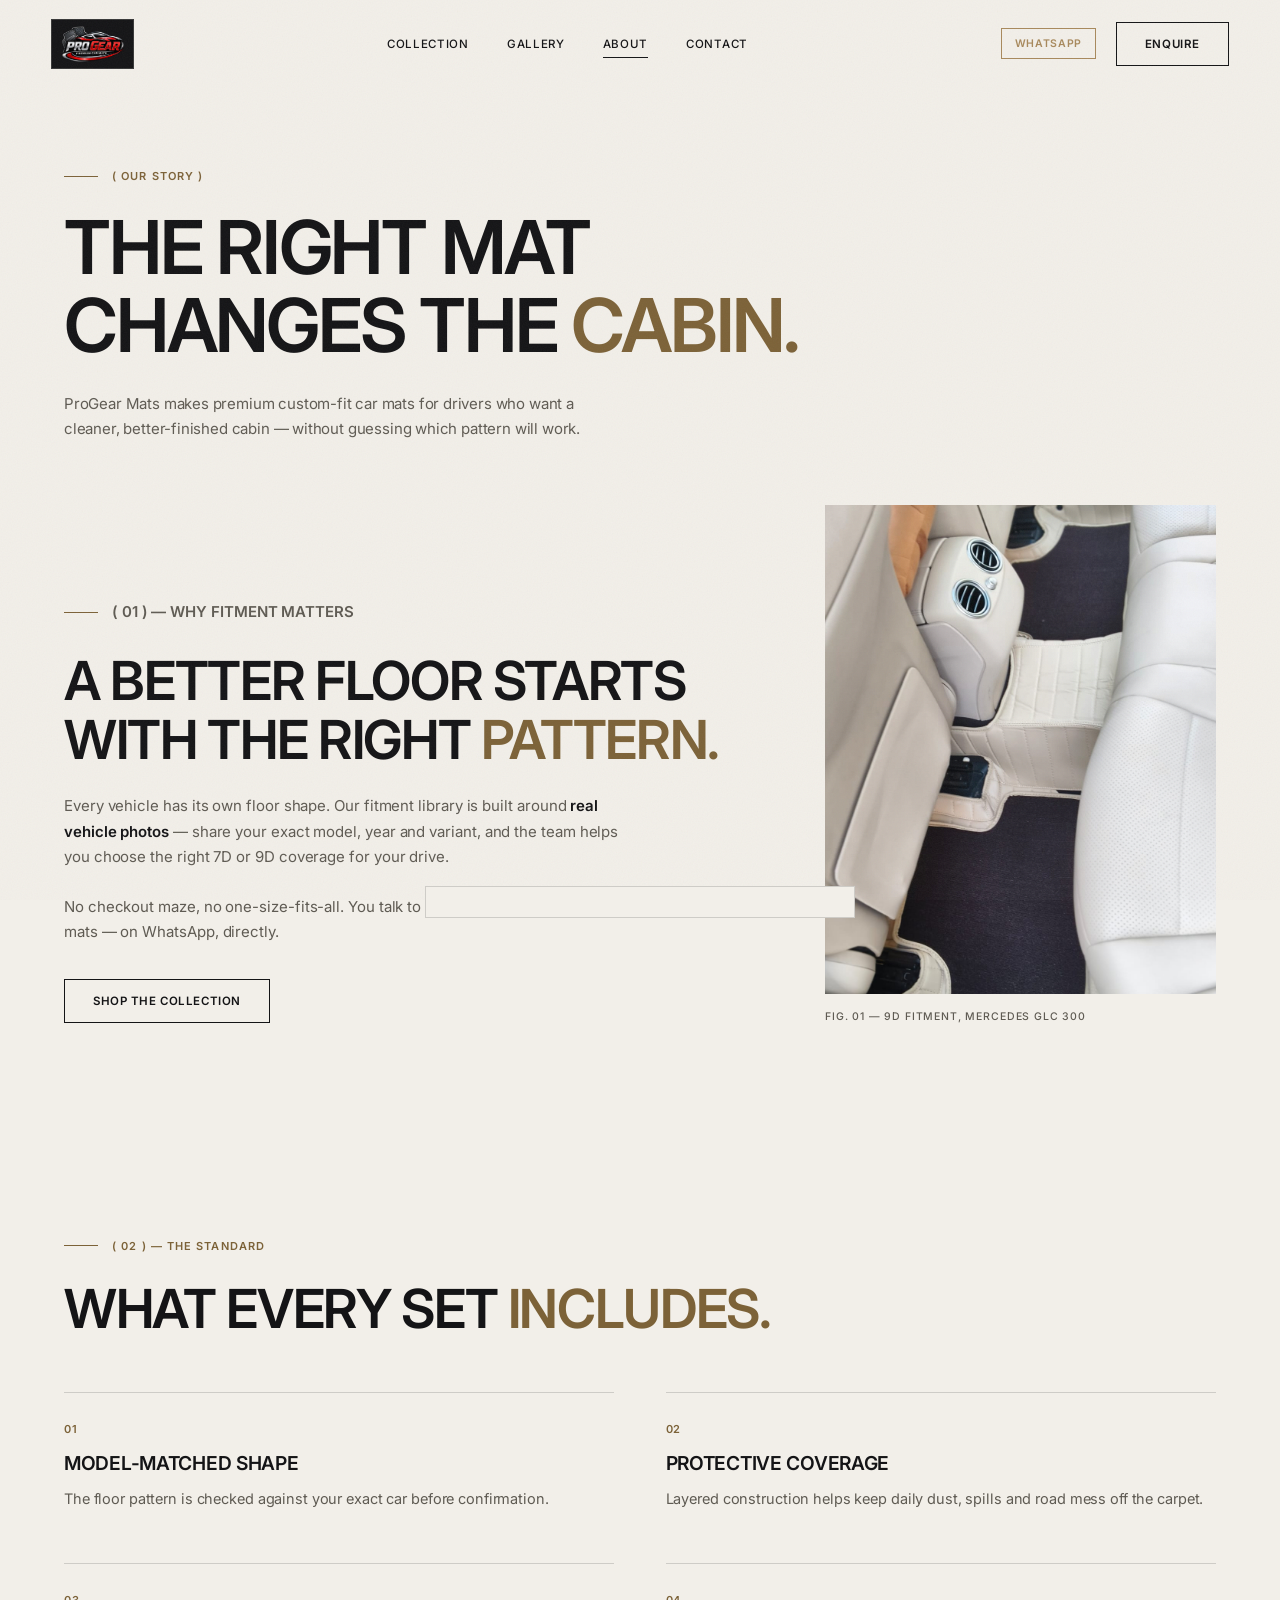
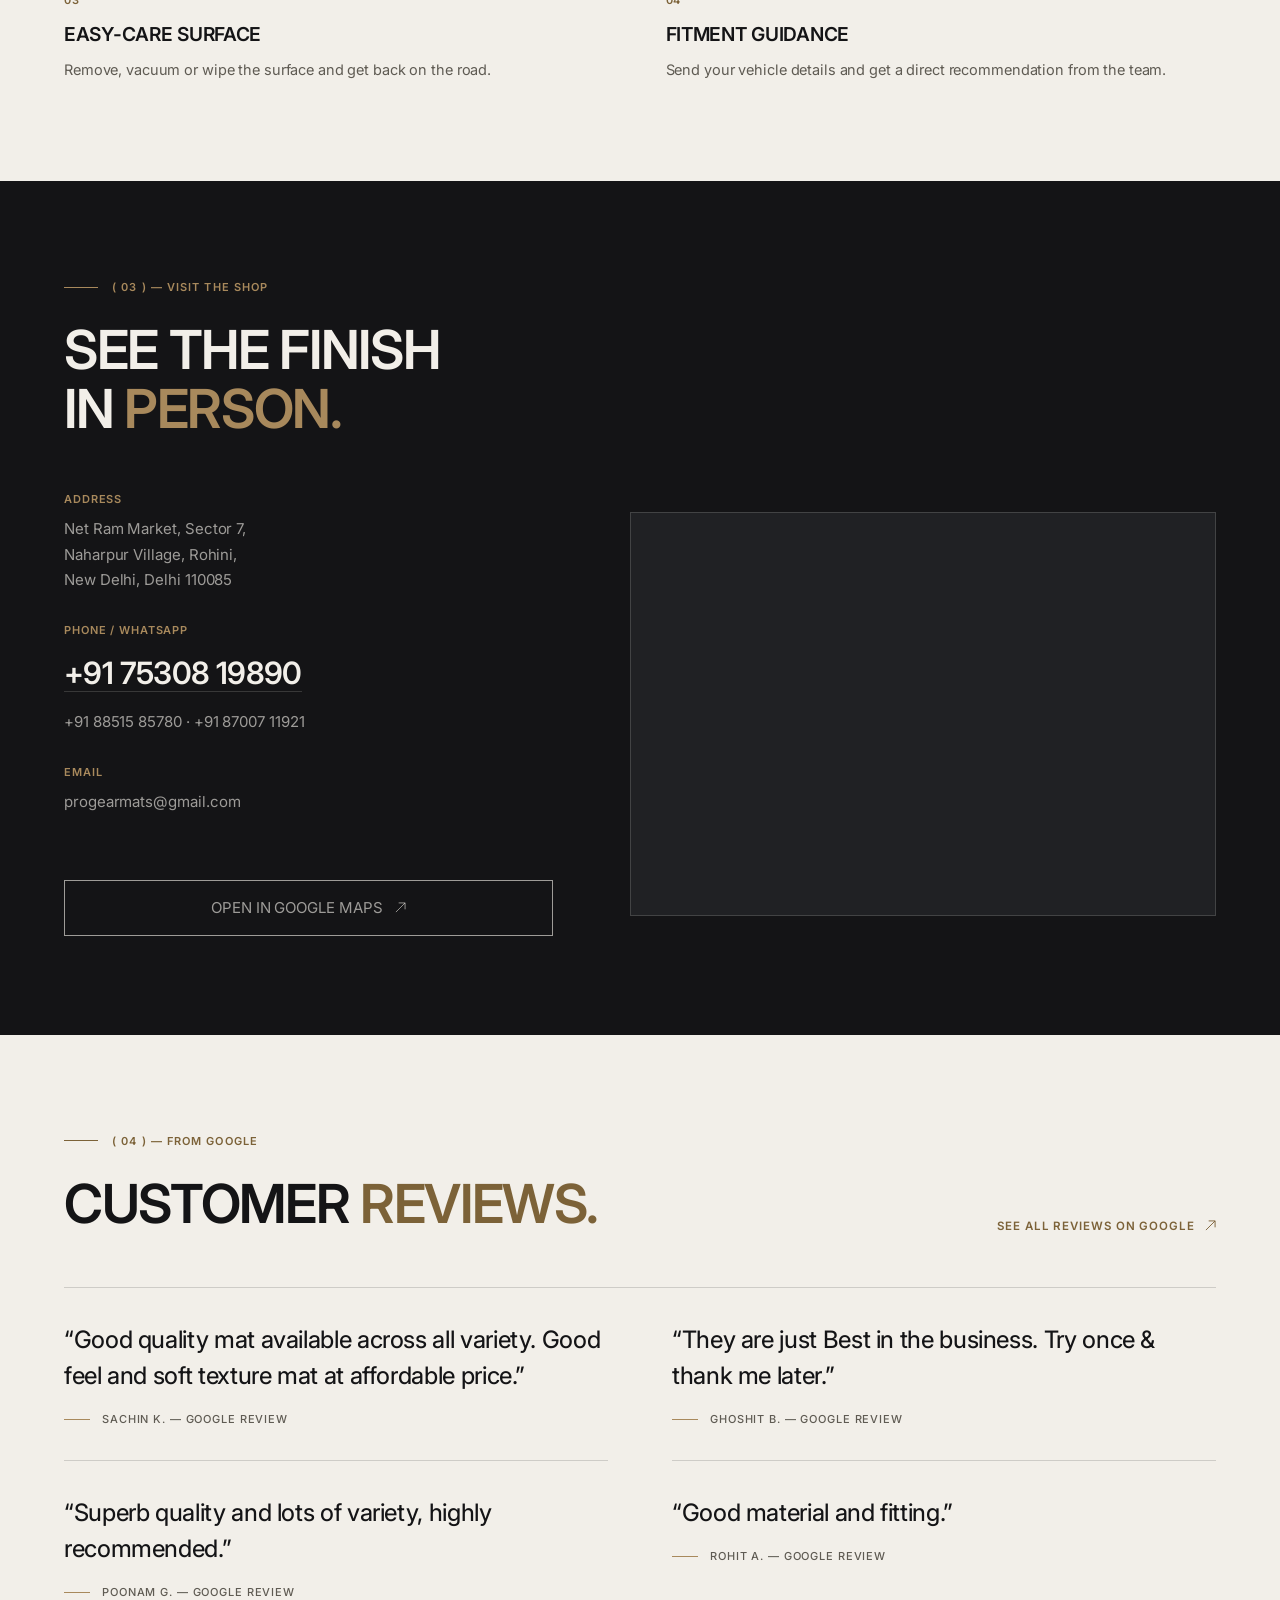
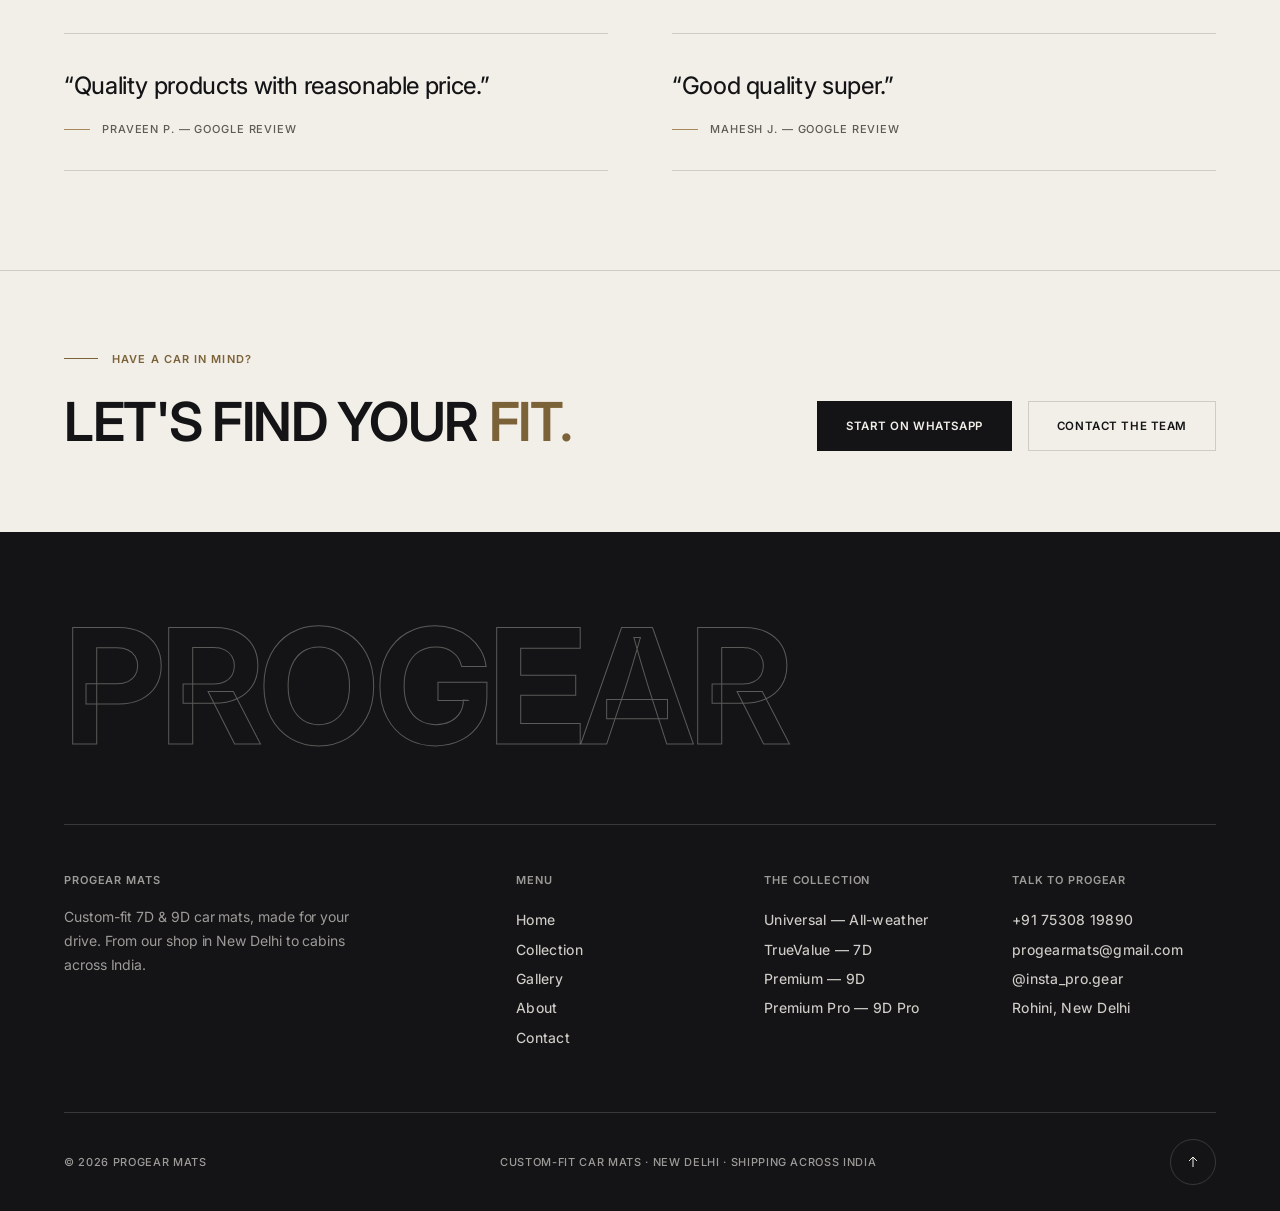
==== commit d1fc1ae5: "feat(typography): implement clean minimalist Inter typography system across website" ====
--- a/about.html
+++ b/about.html
@@ -8,7 +8,7 @@
 <link rel="icon" href="data:image/svg+xml,%3Csvg xmlns='http://www.w3.org/2000/svg' viewBox='0 0 64 64'%3E%3Crect width='64' height='64' fill='%23141416'/%3E%3Cpath d='M20 20h24v24H20z' fill='none' stroke='%23a8895c' stroke-width='2.5'/%3E%3Cpath d='M32 20l12 12-12 12-12-12z' fill='none' stroke='%23a8895c' stroke-width='2.5'/%3E%3C/svg%3E">
 <link rel="preconnect" href="https://fonts.googleapis.com">
 <link rel="preconnect" href="https://fonts.gstatic.com" crossorigin>
-<link href="https://fonts.googleapis.com/css2?family=Jost:wght@200;300;400;500&family=Cormorant+Garamond:ital,wght@1,400;1,500&display=swap" rel="stylesheet">
+<link href="https://fonts.googleapis.com/css2?family=Inter:wght@400;500;600;700&display=swap" rel="stylesheet">
 <link rel="stylesheet" href="assets/site.css">
 </head>
 <body id="top">
--- a/assets/site.css
+++ b/assets/site.css
@@ -1,13 +1,14 @@
 /* ============================================================
    PROGEAR MATS — site stylesheet
    Design language carried over from progear-mats.html
-   (editorial dark/ivory system, Jost + Cormorant Garamond,
+   (minimalist dark/ivory system, Inter sans-serif typography,
    bronze accent, thin rules, mask reveals, custom cursor)
    ============================================================ */
 
 /* ============ BASE ============ */
 *{margin:0;padding:0;box-sizing:border-box}
 :root{
+  --font-sans:'Inter',-apple-system,BlinkMacSystemFont,'Segoe UI',Roboto,Helvetica,Arial,sans-serif;
   --ink:#141416; --ink2:#1b1b1e;
   --paper:#f2efe9; --paper2:#e9e5db;
   --mut:#5f5b53; --mutd:rgba(242,239,233,.62);
@@ -17,7 +18,7 @@
   --ease:cubic-bezier(.19,1,.22,1);
 }
 html{scroll-behavior:smooth;scroll-padding-top:110px}
-body{font-family:'Jost',sans-serif;font-weight:300;background:var(--paper);color:var(--ink);-webkit-font-smoothing:antialiased;overflow-x:hidden}
+body{font-family:var(--font-sans);font-weight:400;letter-spacing:-0.011em;background:var(--paper);color:var(--ink);-webkit-font-smoothing:antialiased;overflow-x:hidden}
 body.lock{overflow:hidden}
 ::selection{background:var(--acc);color:var(--ink)}
 img{display:block;max-width:100%}
@@ -29,16 +30,16 @@
 @media(pointer:fine){body,a,button,input,select,textarea,label{cursor:none}}
 
 .wrap{width:min(1440px,100%);margin:0 auto;padding-inline:clamp(20px,5vw,72px)}
-.lbl{display:flex;align-items:center;gap:14px;font-size:11px;letter-spacing:.32em;text-transform:uppercase;font-weight:400;color:var(--accd)}
+.lbl{display:flex;align-items:center;gap:14px;font-size:11px;letter-spacing:.1em;text-transform:uppercase;font-weight:600;color:var(--accd)}
 .lbl::before{content:'';width:34px;height:1px;background:var(--accd);flex:none}
 .dark .lbl{color:var(--acc)}.dark .lbl::before{background:var(--acc)}
-.h2{font-weight:200;text-transform:uppercase;letter-spacing:.015em;line-height:1.05;font-size:clamp(2.2rem,4.6vw,4.1rem);margin-top:26px}
-.h1{font-weight:200;text-transform:uppercase;letter-spacing:.01em;line-height:1.02;font-size:clamp(2.7rem,6.8vw,5.8rem);margin-top:26px}
-.serif{font-family:'Cormorant Garamond',serif;font-style:italic;font-weight:500;text-transform:none;font-size:1.06em;letter-spacing:0;color:var(--accd)}
+.h2{font-weight:600;text-transform:uppercase;letter-spacing:-0.025em;line-height:1.1;font-size:clamp(2rem,4.2vw,3.6rem);margin-top:26px}
+.h1{font-weight:600;text-transform:uppercase;letter-spacing:-0.03em;line-height:1.05;font-size:clamp(2.4rem,5.8vw,4.8rem);margin-top:26px}
+.serif{font-family:inherit;font-style:normal;font-weight:inherit;text-transform:inherit;font-size:inherit;letter-spacing:inherit;color:var(--accd)}
 .dark .serif{color:var(--acc)}
 .dark{background:var(--ink);color:var(--paper)}
 .tint{background:var(--paper2)}
-.lede{max-width:560px;color:var(--mut);line-height:1.85;font-size:15.5px;margin-top:28px}
+.lede{max-width:560px;color:var(--mut);line-height:1.7;font-size:15px;margin-top:26px}
 .dark .lede{color:var(--mutd)}
 
 /* ============ REVEALS ============ */
@@ -61,12 +62,12 @@
 /* ============ LOADER (home) ============ */
 .loader{position:fixed;inset:0;background:var(--ink);z-index:120;display:grid;place-items:center;transition:transform .9s cubic-bezier(.76,0,.24,1)}
 .loader.done{transform:translateY(-101%)}
-.loader-word{display:flex;font-size:clamp(2.4rem,7vw,5rem);font-weight:200;letter-spacing:.14em;color:var(--paper)}
+.loader-word{display:flex;font-size:clamp(2.4rem,7vw,5rem);font-weight:700;letter-spacing:-0.02em;color:var(--paper)}
 .lw{overflow:hidden;display:inline-block}
-.lw.gap{width:.45em}
+.lw.gap{width:.3em}
 .lw span{display:inline-block;transform:translateY(115%);animation:lup .9s var(--ease) forwards}
 @keyframes lup{to{transform:none}}
-.loader-sub{margin-top:18px;font-size:10px;letter-spacing:.52em;color:var(--mutd);text-align:center;text-indent:.52em;opacity:0;animation:lfade .8s .95s forwards}
+.loader-sub{margin-top:18px;font-size:11px;font-weight:500;letter-spacing:.12em;color:var(--mutd);text-align:center;text-indent:.12em;opacity:0;animation:lfade .8s .95s forwards}
 @keyframes lfade{to{opacity:1}}
 .loader-line{width:min(300px,54vw);height:1px;background:var(--lined);margin:28px auto 0}
 .loader-line i{display:block;height:100%;background:var(--acc);transform:scaleX(0);transform-origin:left;animation:lln 1.5s .35s cubic-bezier(.65,0,.35,1) forwards}
@@ -82,13 +83,13 @@
 .brand-logo{display:flex;align-items:center;height:50px;padding:5px 9px;background:var(--ink);border:1px solid var(--lined);transition:border-color .5s}
 .brand-logo img{height:100%;width:auto;display:block}
 .nav-links{display:flex;gap:38px}
-.nav-links a{position:relative;font-size:11px;letter-spacing:.28em;text-transform:uppercase;font-weight:400}
+.nav-links a{position:relative;font-size:11.5px;letter-spacing:.06em;text-transform:uppercase;font-weight:500}
 .nav-links a::after{content:'';position:absolute;left:0;bottom:-7px;width:100%;height:1px;background:currentColor;transform:scaleX(0);transform-origin:right;transition:transform .5s var(--ease)}
 .nav-links a:hover::after,.nav-links a.active::after{transform:scaleX(1);transform-origin:left}
 .nav-right{display:flex;align-items:center;gap:20px}
-.chip{font-size:10px;letter-spacing:.3em;border:1px solid var(--acc);color:var(--acc);padding:8px 13px;transition:background .35s,color .35s}
+.chip{font-size:10.5px;letter-spacing:.06em;font-weight:600;text-transform:uppercase;border:1px solid var(--acc);color:var(--acc);padding:8px 13px;transition:background .35s,color .35s}
 .chip:hover{background:var(--acc);color:var(--ink)}
-.btn{display:inline-flex;align-items:center;justify-content:center;gap:12px;font-size:11px;letter-spacing:.28em;text-transform:uppercase;font-weight:400;padding:14px 28px;border:1px solid currentColor;transition:background .45s var(--ease),color .45s var(--ease),border-color .45s var(--ease)}
+.btn{display:inline-flex;align-items:center;justify-content:center;gap:12px;font-size:11.5px;letter-spacing:.05em;text-transform:uppercase;font-weight:600;padding:14px 28px;border:1px solid currentColor;transition:background .45s var(--ease),color .45s var(--ease),border-color .45s var(--ease)}
 .nav .btn:hover{background:var(--paper);color:var(--ink);border-color:var(--paper)}
 .nav.scrolled .btn:hover{background:var(--ink);color:var(--paper);border-color:var(--ink)}
 .dark .btn:hover{background:var(--paper);color:var(--ink);border-color:var(--paper)}
@@ -101,7 +102,7 @@
 /* ============ MENU (mobile) ============ */
 .menu{position:fixed;inset:0;background:var(--ink);color:var(--paper);z-index:75;display:flex;flex-direction:column;justify-content:center;padding:0 clamp(24px,8vw,80px);clip-path:inset(0 0 100% 0);visibility:hidden;transition:clip-path .7s var(--ease),visibility 0s .7s}
 .menu.open{clip-path:inset(0 0 0 0);visibility:visible;transition:clip-path .7s var(--ease)}
-.m-link{font-size:clamp(1.9rem,7.5vw,3rem);font-weight:200;text-transform:uppercase;letter-spacing:.04em;padding:16px 0;border-bottom:1px solid var(--lined);display:flex;justify-content:space-between;align-items:center;opacity:0;transform:translateY(24px);transition:opacity .5s,transform .6s var(--ease),color .3s}
+.m-link{font-size:clamp(1.7rem,6.5vw,2.7rem);font-weight:600;text-transform:uppercase;letter-spacing:-0.02em;padding:16px 0;border-bottom:1px solid var(--lined);display:flex;justify-content:space-between;align-items:center;opacity:0;transform:translateY(24px);transition:opacity .5s,transform .6s var(--ease),color .3s}
 .m-link svg{width:22px;color:var(--acc)}
 .m-link:hover{color:var(--acc)}
 .menu.open .m-link{opacity:1;transform:none}
@@ -110,7 +111,7 @@
 .menu.open .m-link:nth-child(4){transition-delay:.22s}
 .menu.open .m-link:nth-child(5){transition-delay:.29s}
 .menu.open .m-link:nth-child(6){transition-delay:.36s}
-.menu-foot{margin-top:44px;font-size:10.5px;letter-spacing:.3em;color:var(--mutd);text-transform:uppercase}
+.menu-foot{margin-top:44px;font-size:11px;letter-spacing:.08em;font-weight:500;color:var(--mutd);text-transform:uppercase}
 
 /* ============ HERO (home) ============ */
 .hero{position:relative;min-height:100svh;background:var(--ink);color:var(--paper);display:flex;overflow:hidden}
@@ -119,14 +120,14 @@
 .hero-inner a{pointer-events:auto}
 .hero-main{margin-top:auto;padding-top:calc(var(--navh) + 5vh);max-width:1150px}
 .hero .lbl{color:var(--acc)}.hero .lbl::before{background:var(--acc)}
-h1{font-size:clamp(3.1rem,9.2vw,8rem);font-weight:200;letter-spacing:.01em;line-height:.99;text-transform:uppercase;margin-top:28px}
+h1{font-size:clamp(2.8rem,7.5vw,6.8rem);font-weight:600;letter-spacing:-0.035em;line-height:.98;text-transform:uppercase;margin-top:28px}
 .hero-sub{display:flex;flex-wrap:wrap;gap:34px;align-items:flex-end;justify-content:space-between;margin-top:40px}
-.hero-sub p{max-width:430px;color:var(--mutd);font-size:15.5px;line-height:1.75}
+.hero-sub p{max-width:430px;color:var(--mutd);font-size:15px;line-height:1.7;letter-spacing:-0.005em}
 .hero-ctas{display:flex;gap:16px;flex-wrap:wrap}
 .btn-solid{background:var(--paper);color:var(--ink);border-color:var(--paper)}
 .btn-solid:hover{background:transparent;color:var(--paper);border-color:var(--paper)}
 .hero .btn:not(.btn-solid):hover{background:var(--paper);color:var(--ink);border-color:var(--paper)}
-.hero-meta{display:flex;justify-content:space-between;align-items:center;gap:24px;flex-wrap:wrap;padding:24px 0 28px;margin-top:58px;border-top:1px solid var(--lined);font-size:10px;letter-spacing:.3em;text-transform:uppercase;color:var(--mutd)}
+.hero-meta{display:flex;justify-content:space-between;align-items:center;gap:24px;flex-wrap:wrap;padding:24px 0 28px;margin-top:58px;border-top:1px solid var(--lined);font-size:10.5px;letter-spacing:.08em;font-weight:500;text-transform:uppercase;color:var(--mutd)}
 .scroll-cue{width:1px;height:36px;position:relative;overflow:hidden;flex:none}
 .scroll-cue::after{content:'';position:absolute;inset:0;background:var(--acc);animation:cue 2.2s var(--ease) infinite}
 @keyframes cue{0%{transform:translateY(-100%)}55%{transform:translateY(0)}100%{transform:translateY(102%)}}
@@ -136,27 +137,26 @@
 /* ============ MARQUEE ============ */
 .marquee{background:var(--ink);color:var(--mutd);border-top:1px solid var(--lined);overflow:hidden;padding:19px 0}
 .mq-track{display:flex;width:max-content;animation:mq 38s linear infinite}
-.mq-track>span{display:flex;align-items:center;gap:36px;padding-right:36px;font-size:11px;letter-spacing:.34em;text-transform:uppercase;white-space:nowrap}
+.mq-track>span{display:flex;align-items:center;gap:36px;padding-right:36px;font-size:11.5px;letter-spacing:.1em;font-weight:500;text-transform:uppercase;white-space:nowrap}
 .mq-track i{width:5px;height:5px;background:var(--acc);transform:rotate(45deg);flex:none}
 @keyframes mq{to{transform:translateX(-50%)}}
 
 /* ============ EDITORIAL SPLIT (philo / about intro) ============ */
 .philo{padding-block:clamp(95px,13vh,160px)}
 .philo-grid{display:grid;grid-template-columns:minmax(0,7fr) minmax(0,4fr);gap:clamp(44px,6vw,110px);align-items:end}
-.philo-copy p{max-width:560px;color:var(--mut);line-height:1.85;font-size:15.5px;margin-top:26px}
-.philo-copy p b{font-weight:400;color:var(--ink)}
+.philo-copy p{max-width:560px;color:var(--mut);line-height:1.7;font-size:15px;letter-spacing:-0.005em;margin-top:24px}
+.philo-copy p b{font-weight:600;color:var(--ink)}
 .philo .ph{aspect-ratio:4/5}
 .ph{position:relative;overflow:hidden;background:#191a1c}
-.ph img{width:100%;height:100%;object-fit:cover;filter:grayscale(1) contrast(1.08) brightness(.84)}
-.ph::after{content:'';position:absolute;inset:0;background:#8f7350;mix-blend-mode:soft-light;opacity:.45;pointer-events:none}
-.ph-cap{margin-top:16px;font-size:10px;letter-spacing:.3em;text-transform:uppercase;color:var(--mut)}
+.ph img{width:100%;height:100%;object-fit:cover;filter:none}
+.ph-cap{margin-top:16px;font-size:10.5px;letter-spacing:.08em;font-weight:500;text-transform:uppercase;color:var(--mut)}
 .ph.plx img{position:absolute;top:-6%;left:0;height:112%;will-change:transform}
 
 /* ============ QUOTE ============ */
 .quote{padding-block:clamp(95px,14vh,170px)}
-.quote blockquote{font-family:'Cormorant Garamond',serif;font-style:italic;font-weight:500;font-size:clamp(1.7rem,3.6vw,3.1rem);line-height:1.32;max-width:980px;margin:0 auto;text-align:center;transition:opacity .5s var(--ease)}
+.quote blockquote{font-family:inherit;font-style:normal;font-weight:450;font-size:clamp(1.4rem,3vw,2.4rem);line-height:1.4;letter-spacing:-0.015em;max-width:980px;margin:0 auto;text-align:center;transition:opacity .5s var(--ease)}
 .quote blockquote.fade{opacity:0}
-.quote cite{display:block;margin-top:34px;font-style:normal;font-size:10.5px;letter-spacing:.34em;text-transform:uppercase;color:var(--mut);text-align:center;transition:opacity .5s var(--ease)}
+.quote cite{display:block;margin-top:34px;font-style:normal;font-size:11px;letter-spacing:.08em;font-weight:500;text-transform:uppercase;color:var(--mut);text-align:center;transition:opacity .5s var(--ease)}
 .quote cite.fade{opacity:0}
 .quote cite::before{content:'';display:inline-block;width:34px;height:1px;background:var(--acc);vertical-align:middle;margin-right:16px}
 .quote-link{display:flex;justify-content:center;margin-top:40px}
@@ -164,28 +164,26 @@
 /* ============ COLLECTION ROWS ============ */
 .collection{padding-top:clamp(95px,13vh,160px)}
 .col-head{display:grid;grid-template-columns:1fr auto;align-items:end;gap:44px;margin-bottom:clamp(44px,6vh,72px)}
-.col-note{max-width:300px;font-size:13px;line-height:1.8;color:var(--mutd);border-top:1px solid var(--lined);padding-top:18px}
+.col-note{max-width:300px;font-size:13.5px;line-height:1.65;color:var(--mutd);border-top:1px solid var(--lined);padding-top:18px}
 .plist{border-top:1px solid var(--lined)}
-.prow{display:grid;grid-template-columns:70px 1fr auto 60px;align-items:center;gap:clamp(16px,3vw,44px);padding:33px 0;border-bottom:1px solid var(--lined);transition:background .4s}
+.prow{display:grid;grid-template-columns:70px 1fr auto 60px;align-items:center;gap:clamp(16px,3vw,44px);padding:30px 0;border-bottom:1px solid var(--lined);transition:background .4s}
 .prow:hover{background:rgba(242,239,233,.035)}
 .prow:focus-visible{outline:1px solid var(--acc);outline-offset:-1px}
-.p-idx{font-size:11px;letter-spacing:.3em;color:var(--mutd)}
-.p-name{display:block;font-size:clamp(1.65rem,3.4vw,2.9rem);font-weight:200;text-transform:uppercase;letter-spacing:.02em;transition:transform .55s var(--ease)}
+.p-idx{font-size:11.5px;letter-spacing:.05em;font-weight:600;color:var(--mutd)}
+.p-name{display:block;font-size:clamp(1.5rem,3vw,2.5rem);font-weight:500;text-transform:uppercase;letter-spacing:-0.02em;transition:transform .55s var(--ease)}
 .prow:hover .p-name{transform:translateX(14px)}
-.p-tag{display:block;font-size:10.5px;letter-spacing:.3em;text-transform:uppercase;color:var(--acc);margin-top:9px;font-weight:400}
-.p-meta{font-size:10.5px;letter-spacing:.26em;color:var(--mutd);text-transform:uppercase;text-align:right}
+.p-tag{display:block;font-size:11px;letter-spacing:.06em;text-transform:uppercase;color:var(--acc);margin-top:8px;font-weight:500}
+.p-meta{font-size:11px;letter-spacing:.04em;font-weight:500;color:var(--mutd);text-transform:uppercase;text-align:right}
 .p-arrow{justify-self:end;width:46px;height:46px;border:1px solid var(--lined);border-radius:50%;display:grid;place-items:center;color:var(--paper);transition:background .45s var(--ease),border-color .45s,color .45s,transform .55s var(--ease)}
 .prow:hover .p-arrow{background:var(--acc);border-color:var(--acc);color:var(--ink);transform:rotate(-45deg)}
 .peek{position:fixed;top:0;left:0;width:290px;aspect-ratio:3/4;z-index:40;pointer-events:none;opacity:0;scale:.88;transition:opacity .4s var(--ease),scale .45s var(--ease);border:1px solid rgba(242,239,233,.2)}
 .peek.on{opacity:1;scale:1}
-.peek img,.peek .ptile{position:absolute;inset:0;width:100%;height:100%;object-fit:cover;opacity:0;transition:opacity .45s}
-.peek img{filter:grayscale(1) contrast(1.08) brightness(.8)}
+.peek img,.peek .ptile{position:absolute;inset:0;width:100%;height:100%;object-fit:cover;opacity:0;transition:opacity .45s;filter:none}
 .peek img.on,.peek .ptile.on{opacity:1}
-.peek::after{content:'';position:absolute;inset:0;background:#8f7350;mix-blend-mode:soft-light;opacity:.4}
 .ptile{background:var(--ink2);display:flex;flex-direction:column;justify-content:flex-end;padding:22px;gap:8px}
-.ptile small{font-size:9px;letter-spacing:.34em;color:var(--acc);text-transform:uppercase}
-.ptile strong{font-weight:200;font-size:1.35rem;line-height:1.15;text-transform:uppercase;color:var(--paper)}
-.ptile strong em{font-family:'Cormorant Garamond',serif;font-style:italic;text-transform:none;color:var(--acc)}
+.ptile small{font-size:9.5px;letter-spacing:.08em;font-weight:600;color:var(--acc);text-transform:uppercase}
+.ptile strong{font-weight:600;font-size:1.25rem;line-height:1.2;letter-spacing:-0.015em;text-transform:uppercase;color:var(--paper)}
+.ptile strong em{font-family:inherit;font-style:normal;text-transform:none;color:var(--acc)}
 @media(pointer:coarse){.peek{display:none}}
 
 /* ============ NUMBERS ============ */
@@ -194,74 +192,73 @@
 .num{border-left:1px solid var(--lined);padding-left:clamp(18px,2vw,30px)}
 .num:first-child{border-left:0;padding-left:0}
 .num:nth-child(3){margin-top:38px}
-.num-v{font-size:clamp(2.5rem,4.8vw,4.3rem);font-weight:200;line-height:1;display:flex;align-items:baseline;gap:9px}
-.num-v .unit{font-size:11.5px;letter-spacing:.22em;color:var(--acc);text-transform:uppercase}
-.num-k{margin-top:16px;font-size:10.5px;letter-spacing:.26em;color:var(--mutd);text-transform:uppercase;line-height:1.8}
+.num-v{font-size:clamp(2.3rem,4.2vw,3.8rem);font-weight:600;letter-spacing:-0.03em;line-height:1;display:flex;align-items:baseline;gap:9px}
+.num-v .unit{font-size:12px;letter-spacing:.04em;font-weight:600;color:var(--acc);text-transform:uppercase}
+.num-k{margin-top:16px;font-size:11px;letter-spacing:.04em;font-weight:450;color:var(--mutd);text-transform:uppercase;line-height:1.6}
 
 /* ============ CRAFT / PROCESS ============ */
 .craft{padding-block:clamp(95px,13vh,160px)}
 .craft-grid{display:grid;grid-template-columns:minmax(0,5fr) minmax(0,6fr);gap:clamp(44px,6vw,110px);margin-top:clamp(50px,7vh,80px)}
 .craft-left{position:sticky;top:110px;align-self:start}
 .craft-media{position:relative;aspect-ratio:4/5;overflow:hidden;background:#191a1c}
-.craft-media img{position:absolute;inset:0;width:100%;height:100%;object-fit:cover;opacity:0;transition:opacity .8s var(--ease);filter:grayscale(1) contrast(1.08) brightness(.85)}
+.craft-media img{position:absolute;inset:0;width:100%;height:100%;object-fit:cover;opacity:0;transition:opacity .8s var(--ease);filter:none}
 .craft-media img.on{opacity:1}
-.craft-media::after{content:'';position:absolute;inset:0;background:#8f7350;mix-blend-mode:soft-light;opacity:.45;pointer-events:none}
-.craft-count{margin-top:20px;font-size:11px;letter-spacing:.34em;color:var(--mut)}
-#craftNum{color:var(--accd);font-weight:400;display:inline-block}
+.craft-count{margin-top:20px;font-size:11px;letter-spacing:.08em;font-weight:500;color:var(--mut)}
+#craftNum{color:var(--accd);font-weight:600;display:inline-block}
 #craftNum.tick{animation:tick .5s var(--ease)}
 @keyframes tick{0%{opacity:0;transform:translateY(9px)}100%{opacity:1;transform:none}}
 .cstep{padding:clamp(42px,7vh,80px) 0;border-bottom:1px solid var(--linel);opacity:.26;transition:opacity .65s}
 .cstep.on{opacity:1}
-.cs-n{font-size:10.5px;letter-spacing:.34em;color:var(--accd)}
-.cstep h3{margin-top:16px;font-weight:300;font-size:clamp(1.5rem,2.4vw,2.1rem);text-transform:uppercase;letter-spacing:.03em}
-.cstep p{margin-top:16px;max-width:480px;color:var(--mut);line-height:1.85;font-size:15.5px}
+.cs-n{font-size:11px;letter-spacing:.08em;font-weight:600;color:var(--accd)}
+.cstep h3{margin-top:16px;font-weight:600;font-size:clamp(1.35rem,2.1vw,1.8rem);text-transform:uppercase;letter-spacing:-0.02em}
+.cstep p{margin-top:16px;max-width:480px;color:var(--mut);line-height:1.7;font-size:15px;letter-spacing:-0.005em}
 
 /* ============ CONTACT / FORM ============ */
 .contact{border-top:1px solid var(--linel);padding-block:clamp(95px,13vh,160px)}
-.ct-blurb{max-width:340px;font-size:14px;line-height:1.8;color:var(--mut);border-top:1px solid var(--linel);padding-top:18px}
+.ct-blurb{max-width:340px;font-size:14.5px;line-height:1.7;color:var(--mut);border-top:1px solid var(--linel);padding-top:18px;letter-spacing:-0.005em}
 .ct-grid{display:grid;grid-template-columns:minmax(0,7fr) minmax(0,4fr);gap:clamp(44px,7vw,120px);margin-top:clamp(50px,7vh,80px)}
 .field{margin-bottom:34px;position:relative}
-.field label{display:block;font-size:10px;letter-spacing:.3em;text-transform:uppercase;color:var(--mut);margin-bottom:10px;font-weight:400}
-.field input,.field select,.field textarea{width:100%;background:transparent;border:0;border-bottom:1px solid var(--linel);border-radius:0;padding:8px 0 14px;font:300 16px 'Jost',sans-serif;color:var(--ink);transition:border-color .4s}
+.field label{display:block;font-size:11px;letter-spacing:.08em;text-transform:uppercase;color:var(--mut);margin-bottom:10px;font-weight:600}
+.field input,.field select,.field textarea{width:100%;background:transparent;border:0;border-bottom:1px solid var(--linel);border-radius:0;padding:8px 0 14px;font:400 15px var(--font-sans);letter-spacing:-0.01em;color:var(--ink);transition:border-color .4s}
 .field :focus{outline:none;border-bottom-color:var(--accd)}
 .field textarea{resize:vertical;min-height:80px}
 .field select{appearance:none;background-image:url("data:image/svg+xml,%3Csvg xmlns='http://www.w3.org/2000/svg' width='12' height='8' viewBox='0 0 12 8'%3E%3Cpath d='M1 1l5 5 5-5' fill='none' stroke='%23141416' stroke-width='1.2'/%3E%3C/svg%3E");background-repeat:no-repeat;background-position:right 4px center;padding-right:28px}
 .invalid{border-bottom-color:#a2492f!important}
-.err{position:absolute;right:0;top:2px;font-size:9.5px;letter-spacing:.14em;color:#a2492f;text-transform:uppercase}
+.err{position:absolute;right:0;top:2px;font-size:11px;letter-spacing:.04em;font-weight:500;color:#a2492f;text-transform:uppercase}
 .frow{display:grid;grid-template-columns:1fr 1fr;gap:34px}
-#formOk{display:none;align-items:center;gap:10px;margin-top:20px;font-size:11.5px;letter-spacing:.18em;text-transform:uppercase;color:var(--accd)}
+#formOk{display:none;align-items:center;gap:10px;margin-top:20px;font-size:12px;letter-spacing:.06em;font-weight:600;text-transform:uppercase;color:var(--accd)}
 #formOk.show{display:flex}
 #formOk svg{color:var(--accd);flex:none}
 .btn-submit{width:100%;background:var(--ink);color:var(--paper);border-color:var(--ink)}
 .btn-submit:hover{background:var(--accd);border-color:var(--accd);color:var(--paper)}
 .btn-submit:disabled{opacity:.55}
 .ct-info{border-left:1px solid var(--linel);padding-left:clamp(24px,3vw,48px);display:flex;flex-direction:column;gap:38px}
-.ci h4{font-size:10px;letter-spacing:.32em;color:var(--accd);text-transform:uppercase;font-weight:400;margin-bottom:12px}
-.ci p,.ci a{font-size:15px;line-height:1.85;font-weight:300}
+.ci h4{font-size:11px;letter-spacing:.08em;color:var(--accd);text-transform:uppercase;font-weight:600;margin-bottom:12px}
+.ci p,.ci a{font-size:15px;line-height:1.7;font-weight:400;letter-spacing:-0.005em}
 .ci a{border-bottom:1px solid var(--linel);transition:border-color .3s,color .3s}
 .ci a:hover{color:var(--accd);border-color:var(--accd)}
 
 /* ============ FOOTER ============ */
 footer{background:var(--ink);color:var(--paper);padding-top:clamp(70px,9vh,115px)}
-.foot-giant{font-size:clamp(3.2rem,12.5vw,11.5rem);font-weight:200;letter-spacing:.06em;line-height:.95;text-transform:uppercase;color:transparent;-webkit-text-stroke:1px rgba(242,239,233,.32);transition:-webkit-text-stroke-color 1s var(--ease);user-select:none}
+.foot-giant{font-size:clamp(3.2rem,12.5vw,11.5rem);font-weight:700;letter-spacing:-0.03em;line-height:.92;text-transform:uppercase;color:transparent;-webkit-text-stroke:1px rgba(242,239,233,.32);transition:-webkit-text-stroke-color 1s var(--ease);user-select:none}
 .foot-giant:hover{-webkit-text-stroke-color:var(--acc)}
 .foot-grid{display:grid;grid-template-columns:2fr 1fr 1fr 1fr;gap:44px;margin-top:64px;padding-top:48px;border-top:1px solid var(--lined)}
-.fh{font-size:10px;letter-spacing:.3em;color:var(--mutd);text-transform:uppercase;margin-bottom:18px;font-weight:400}
-.foot-blurb{max-width:300px;color:var(--mutd);font-size:14px;line-height:1.85}
-footer .flink{display:block;font-size:13.5px;letter-spacing:.06em;color:rgba(242,239,233,.85);line-height:2.3;transition:color .3s;width:fit-content}
+.fh{font-size:11px;letter-spacing:.08em;color:var(--mutd);text-transform:uppercase;margin-bottom:18px;font-weight:600}
+.foot-blurb{max-width:300px;color:var(--mutd);font-size:14px;line-height:1.7;letter-spacing:-0.005em}
+footer .flink{display:block;font-size:14px;letter-spacing:.02em;color:rgba(242,239,233,.85);line-height:2.1;font-weight:450;transition:color .3s;width:fit-content}
 footer .flink:hover{color:var(--acc)}
-.foot-bot{display:flex;justify-content:space-between;align-items:center;gap:20px;flex-wrap:wrap;padding:26px 0;margin-top:60px;border-top:1px solid var(--lined);font-size:10px;letter-spacing:.24em;color:var(--mutd);text-transform:uppercase}
+.foot-bot{display:flex;justify-content:space-between;align-items:center;gap:20px;flex-wrap:wrap;padding:26px 0;margin-top:60px;border-top:1px solid var(--lined);font-size:11px;letter-spacing:.06em;font-weight:500;color:var(--mutd);text-transform:uppercase}
 .top-btn{width:46px;height:46px;border:1px solid var(--lined);border-radius:50%;display:grid;place-items:center;color:var(--paper);transition:background .4s var(--ease),border-color .4s,color .4s}
 .top-btn:hover{background:var(--acc);border-color:var(--acc);color:var(--ink)}
 
 /* ============ TOAST ============ */
 .toast{position:fixed;left:50%;bottom:30px;transform:translate(-50%,150%);z-index:110;background:var(--paper);color:var(--ink);display:flex;align-items:center;gap:16px;padding:15px 22px;border:1px solid var(--linel);min-width:min(430px,92vw);transition:transform .55s var(--ease)}
 .toast.show{transform:translate(-50%,0)}
-#toastLabel{font-size:9.5px;letter-spacing:.3em;color:var(--accd);text-transform:uppercase;white-space:nowrap;border-right:1px solid var(--linel);padding-right:16px;font-weight:400}
-#toastMsg{font-size:13px;letter-spacing:.04em}
+#toastLabel{font-size:11px;letter-spacing:.08em;color:var(--accd);text-transform:uppercase;white-space:nowrap;border-right:1px solid var(--linel);padding-right:16px;font-weight:600}
+#toastMsg{font-size:13.5px;letter-spacing:-0.005em;font-weight:400}
 
 /* ============ WHATSAPP FLOAT ============ */
-.wa-float{position:fixed;right:24px;bottom:24px;z-index:90;display:inline-flex;align-items:center;gap:12px;background:var(--ink);color:var(--paper);border:1px solid rgba(242,239,233,.2);padding:14px 20px;font-size:10px;letter-spacing:.28em;text-transform:uppercase;opacity:0;transform:translateY(140%);transition:transform .6s var(--ease),opacity .5s,background .35s,color .35s,border-color .35s}
+.wa-float{position:fixed;right:24px;bottom:24px;z-index:90;display:inline-flex;align-items:center;gap:12px;background:var(--ink);color:var(--paper);border:1px solid rgba(242,239,233,.2);padding:14px 20px;font-size:11px;letter-spacing:.08em;font-weight:600;text-transform:uppercase;opacity:0;transform:translateY(140%);transition:transform .6s var(--ease),opacity .5s,background .35s,color .35s,border-color .35s}
 .wa-float.show{opacity:1;transform:none}
 .wa-float svg{color:var(--acc);flex:none;transition:color .35s}
 .wa-float:hover{background:var(--acc);border-color:var(--acc);color:var(--ink)}
@@ -269,13 +266,13 @@
 
 /* ============ PAGE HEAD (subpages) ============ */
 .page-head{padding:calc(var(--navh) + clamp(56px,9vh,100px)) 0 clamp(48px,7vh,84px)}
-.crumb{font-size:10px;letter-spacing:.3em;text-transform:uppercase;color:var(--mut)}
+.crumb{font-size:11px;letter-spacing:.08em;font-weight:500;text-transform:uppercase;color:var(--mut)}
 .crumb a{color:var(--accd);border-bottom:1px solid transparent;transition:border-color .3s}
 .crumb a:hover{border-color:var(--accd)}
 .pd .crumb{display:inline-block;margin:0 0 clamp(28px,4vh,44px)}
-.note-light{max-width:300px;font-size:13px;line-height:1.8;color:var(--mut);border-top:1px solid var(--linel);padding-top:18px}
+.note-light{max-width:300px;font-size:13.5px;line-height:1.7;letter-spacing:-0.005em;color:var(--mut);border-top:1px solid var(--linel);padding-top:18px}
 .flush-top{padding-top:0}
-.opt-note{font-style:normal;text-transform:none;letter-spacing:.06em}
+.opt-note{font-style:normal;text-transform:none;letter-spacing:.02em;font-weight:400}
 a:focus-visible,button:focus-visible{outline:1px solid var(--acc);outline-offset:3px}
 
 /* ============ SHOP CARDS ============ */
@@ -286,33 +283,34 @@
 .scard:hover .smedia img{transform:scale(1.05)}
 .scard .smedia .utile{border:0;height:100%;aspect-ratio:auto}
 .srow{display:flex;justify-content:space-between;align-items:baseline;gap:20px}
-.scard h2{font-weight:200;font-size:clamp(1.6rem,2.6vw,2.4rem);text-transform:uppercase;letter-spacing:.02em}
-.scard .stype{font-size:10.5px;letter-spacing:.3em;text-transform:uppercase;color:var(--accd);font-weight:400}
-.sdesc{margin-top:14px;max-width:460px;color:var(--mut);line-height:1.8;font-size:14.5px}
+.scard h2{font-weight:600;font-size:clamp(1.6rem,2.6vw,2.3rem);text-transform:uppercase;letter-spacing:-0.025em}
+.scard .stype{font-size:11px;letter-spacing:.08em;text-transform:uppercase;color:var(--accd);font-weight:600}
+.sdesc{margin-top:14px;max-width:460px;color:var(--mut);line-height:1.7;font-size:14.5px;letter-spacing:-0.008em}
 .sfoot{display:flex;justify-content:space-between;align-items:center;gap:20px;margin-top:24px;padding-top:18px;border-top:1px solid var(--linel)}
-.sprice{font-size:12px;letter-spacing:.22em;text-transform:uppercase;color:var(--mut)}
-.sprice b{font-weight:400;color:var(--ink);font-size:15px;letter-spacing:.06em}
-.slink{display:inline-flex;align-items:center;gap:10px;font-size:10.5px;letter-spacing:.28em;text-transform:uppercase;color:var(--accd)}
+.sprice{font-size:11.5px;letter-spacing:.06em;font-weight:500;text-transform:uppercase;color:var(--mut)}
+.sprice b{font-weight:600;color:var(--ink);font-size:16px;letter-spacing:-0.01em}
+.slink{display:inline-flex;align-items:center;gap:10px;font-size:11.5px;letter-spacing:.08em;font-weight:600;text-transform:uppercase;color:var(--accd)}
 .slink svg{transition:transform .5s var(--ease)}
 .scard:hover .slink svg{transform:translate(4px,-4px)}
 .utile{aspect-ratio:4/3;background:var(--ink);color:var(--paper);display:flex;flex-direction:column;justify-content:flex-end;align-items:flex-start;gap:10px;padding:clamp(24px,3vw,40px);position:relative;overflow:hidden}
 .utile::before{content:'';position:absolute;inset:0;background:url("data:image/svg+xml,%3Csvg xmlns='http://www.w3.org/2000/svg' width='56' height='56' viewBox='0 0 56 56'%3E%3Cpath d='M28 4l24 24-24 24L4 28z' fill='none' stroke='%23a8895c' stroke-opacity='.14'/%3E%3C/svg%3E") repeat;background-size:56px}
-.utile small{font-size:9.5px;letter-spacing:.34em;color:var(--acc);text-transform:uppercase;position:relative}
-.utile strong{font-weight:200;font-size:clamp(1.7rem,2.6vw,2.4rem);line-height:1.1;text-transform:uppercase;letter-spacing:.02em;position:relative}
-.utile strong em{font-family:'Cormorant Garamond',serif;font-style:italic;font-weight:500;text-transform:none;color:var(--acc)}
-.snote{display:flex;gap:16px;align-items:center;margin-top:clamp(30px,4vh,44px);padding:20px 24px;border:1px solid var(--linel);font-size:11px;letter-spacing:.24em;text-transform:uppercase;color:var(--mut)}
+.utile small{font-size:11px;letter-spacing:.08em;font-weight:600;color:var(--acc);text-transform:uppercase;position:relative}
+.utile strong{font-weight:600;font-size:clamp(1.6rem,2.5vw,2.3rem);line-height:1.15;text-transform:uppercase;letter-spacing:-0.02em;position:relative}
+.utile strong em{font-family:inherit;font-style:normal;font-weight:600;text-transform:none;color:var(--acc)}
+.snote{display:flex;gap:16px;align-items:center;margin-top:clamp(30px,4vh,44px);padding:20px 24px;border:1px solid var(--linel);font-size:11.5px;letter-spacing:.06em;font-weight:500;text-transform:uppercase;color:var(--mut)}
 .snote svg{color:var(--accd);flex:none}
 
 /* ============ CATEGORY EXPLAINER (shop bottom) ============ */
 .catgrid{display:grid;grid-template-columns:1fr 1fr;gap:clamp(34px,5vw,90px);margin-top:clamp(44px,6vh,72px)}
 .catgrid article{border-top:1px solid var(--lined);padding-top:26px}
-.catgrid span{font-size:10px;letter-spacing:.34em;color:var(--acc);text-transform:uppercase}
-.catgrid h3{margin-top:14px;font-weight:300;font-size:clamp(1.3rem,2vw,1.7rem);text-transform:uppercase;letter-spacing:.03em}
-.catgrid p{margin-top:14px;color:var(--mutd);line-height:1.85;font-size:14.5px}
+.catgrid span{font-size:11px;letter-spacing:.08em;font-weight:600;color:var(--acc);text-transform:uppercase}
+.catgrid h3{margin-top:14px;font-weight:600;font-size:clamp(1.3rem,2vw,1.7rem);text-transform:uppercase;letter-spacing:-0.02em}
+.catgrid p{margin-top:14px;color:var(--mutd);line-height:1.7;font-size:14.5px;letter-spacing:-0.008em}
 .cat-cta{margin-top:clamp(44px,6vh,64px)}
 
 /* ============ PRODUCT PAGE ============ */
 .pd{padding-bottom:clamp(80px,11vh,140px)}
+main > .pd:first-child{padding-top:calc(var(--navh) + clamp(18px,3vw,36px))}
 .pd-grid{display:grid;grid-template-columns:minmax(0,7fr) minmax(0,5fr);gap:clamp(40px,6vw,100px);align-items:start}
 .pd-media{position:relative;aspect-ratio:4/3;overflow:hidden;background:#191a1c;border:1px solid var(--linel)}
 .pd-media img{position:absolute;inset:0;width:100%;height:100%;object-fit:cover;opacity:0;transition:opacity .6s var(--ease)}
@@ -323,71 +321,71 @@
 .pd-thumbs button img{width:100%;height:100%;object-fit:cover}
 .pd-thumbs button:hover{opacity:.85}
 .pd-thumbs button.on{opacity:1;border-color:var(--accd)}
-.pd-copy .ptype{font-size:10.5px;letter-spacing:.34em;text-transform:uppercase;color:var(--accd);font-weight:400}
-.pd-copy h1{font-size:clamp(2.4rem,4.6vw,4rem);margin-top:12px}
-.pd-copy h1 span{display:block;font-size:.42em;letter-spacing:.3em;color:var(--mut);margin-top:10px;font-weight:300}
-.pd-lede{margin-top:22px;color:var(--mut);line-height:1.85;font-size:15.5px;max-width:480px}
+.pd-copy .ptype{font-size:11px;letter-spacing:.08em;font-weight:600;text-transform:uppercase;color:var(--accd)}
+.pd-copy h1{font-size:clamp(2.2rem,4.2vw,3.8rem);font-weight:600;letter-spacing:-0.03em;margin-top:12px}
+.pd-copy h1 span{display:block;font-size:.44em;letter-spacing:.08em;font-weight:500;color:var(--mut);margin-top:10px}
+.pd-lede{margin-top:22px;color:var(--mut);line-height:1.7;font-size:15.5px;letter-spacing:-0.01em;max-width:480px}
 .pd-price{display:flex;align-items:baseline;gap:16px;flex-wrap:wrap;margin-top:30px}
-.pd-price strong{font-size:clamp(2.1rem,3.4vw,3rem);font-weight:200;letter-spacing:.02em}
-.pd-price del{color:var(--mut);font-weight:300;font-size:1.15rem}
-.tag-best{font-size:9px;letter-spacing:.28em;color:var(--accd);border:1px solid var(--accd);padding:5px 9px 4px;text-transform:uppercase;transform:translateY(-6px)}
-.pd-cap{font-size:10px;letter-spacing:.24em;text-transform:uppercase;color:var(--mut);margin-top:12px}
+.pd-price strong{font-size:clamp(2rem,3.2vw,2.8rem);font-weight:600;letter-spacing:-0.025em}
+.pd-price del{color:var(--mut);font-weight:400;font-size:1.15rem}
+.tag-best{font-size:10px;letter-spacing:.08em;font-weight:600;color:var(--accd);border:1px solid var(--accd);padding:5px 9px 4px;text-transform:uppercase;transform:translateY(-6px)}
+.pd-cap{font-size:11px;letter-spacing:.06em;font-weight:500;text-transform:uppercase;color:var(--mut);margin-top:12px}
 .pd-opts{margin-top:34px;border-top:1px solid var(--linel);padding-top:28px}
 .opt{margin-bottom:26px}
-.opt>.opt-lbl{display:flex;justify-content:space-between;align-items:baseline;font-size:10px;letter-spacing:.3em;text-transform:uppercase;color:var(--mut);margin-bottom:12px;font-weight:400}
-.opt>.opt-lbl b{font-weight:400;color:var(--ink);letter-spacing:.12em;font-size:12px}
+.opt>.opt-lbl{display:flex;justify-content:space-between;align-items:baseline;font-size:11px;letter-spacing:.08em;font-weight:600;text-transform:uppercase;color:var(--mut);margin-bottom:12px}
+.opt>.opt-lbl b{font-weight:600;color:var(--ink);letter-spacing:.04em;font-size:12px}
 .seg{display:inline-flex;border:1px solid var(--linel);width:max-content;max-width:100%}
-.seg button{padding:11px 18px;font-size:10.5px;letter-spacing:.24em;text-transform:uppercase;color:var(--mut);transition:background .35s,color .35s;white-space:nowrap}
+.seg button{padding:11px 18px;font-size:11.5px;letter-spacing:.08em;font-weight:500;text-transform:uppercase;color:var(--mut);transition:background .35s,color .35s;white-space:nowrap}
 .seg button + button{border-left:1px solid var(--linel)}
 .seg button.on{background:var(--ink);color:var(--paper)}
 .swatches{display:flex;gap:14px;flex-wrap:wrap}
 .swatch{width:26px;height:26px;border-radius:50%;border:1px solid var(--linel);transition:box-shadow .3s,transform .3s;padding:0}
 .swatch:hover{transform:scale(1.12)}
 .swatch.sel{box-shadow:0 0 0 3px var(--paper),0 0 0 4.5px var(--ink)}
-.microcopy{font-size:13px;color:var(--mut);letter-spacing:.04em}
+.microcopy{font-size:13.5px;color:var(--mut);letter-spacing:-0.005em}
 .pd-actions{display:flex;gap:14px;flex-wrap:wrap;margin-top:8px}
 .btn-wa{background:var(--ink);color:var(--paper);border-color:var(--ink);flex:1 1 auto;min-height:50px}
 .btn-wa:hover{background:var(--accd);border-color:var(--accd);color:var(--paper)}
 .btn-line{border:1px solid var(--linel);color:var(--ink)}
 .btn-line:hover{background:var(--ink);color:var(--paper);border-color:var(--ink)}
-.pd-notes{display:flex;gap:12px 30px;flex-wrap:wrap;margin-top:32px;padding-top:22px;border-top:1px solid var(--linel);font-size:10px;letter-spacing:.24em;text-transform:uppercase;color:var(--mut)}
+.pd-notes{display:flex;gap:12px 30px;flex-wrap:wrap;margin-top:32px;padding-top:22px;border-top:1px solid var(--linel);font-size:11px;letter-spacing:.06em;font-weight:500;text-transform:uppercase;color:var(--mut)}
 .pd-notes span{display:inline-flex;align-items:center;gap:10px}
 .pd-notes svg{color:var(--accd);flex:none}
-.pd-note{margin-top:16px;font-size:12px;color:var(--mut);letter-spacing:.04em}
+.pd-note{margin-top:16px;font-size:12.5px;color:var(--mut);letter-spacing:-0.005em}
 
 /* ============ SPEC / MATERIAL GRIDS (dark) ============ */
 .spec{border-top:1px solid var(--lined);padding-block:clamp(80px,11vh,130px)}
 .spec-grid{display:grid;grid-template-columns:repeat(3,1fr);gap:clamp(34px,4vw,56px);margin-top:clamp(44px,6vh,72px)}
 .spec-item{border-left:1px solid var(--lined);padding-left:clamp(18px,2vw,30px)}
-.spec-item h3{font-weight:300;font-size:1.15rem;text-transform:uppercase;letter-spacing:.06em}
-.spec-item p{margin-top:12px;color:var(--mutd);line-height:1.8;font-size:14px}
-.spec-side{max-width:300px;font-size:13px;line-height:1.8;color:var(--mutd);border-top:1px solid var(--lined);padding-top:18px}
+.spec-item h3{font-weight:600;font-size:1.15rem;text-transform:uppercase;letter-spacing:-0.015em}
+.spec-item p{margin-top:12px;color:var(--mutd);line-height:1.7;font-size:14px;letter-spacing:-0.005em}
+.spec-side{max-width:300px;font-size:13.5px;line-height:1.7;letter-spacing:-0.005em;color:var(--mutd);border-top:1px solid var(--lined);padding-top:18px}
 
 /* ============ CARE (tint) ============ */
 .care{padding-block:clamp(80px,11vh,130px)}
 .care-grid{display:grid;grid-template-columns:repeat(3,1fr);gap:clamp(34px,4vw,56px);margin-top:clamp(44px,6vh,72px)}
 @media(min-width:721px){.care-grid.two{grid-template-columns:1fr 1fr}}
 .care-grid article{border-top:1px solid var(--linel);padding-top:24px}
-.care-grid span{font-size:10.5px;letter-spacing:.34em;color:var(--accd)}
-.care-grid h3{margin-top:14px;font-weight:300;font-size:1.2rem;text-transform:uppercase;letter-spacing:.04em}
-.care-grid p{margin-top:12px;color:var(--mut);line-height:1.8;font-size:14.5px}
+.care-grid span{font-size:11px;letter-spacing:.08em;font-weight:600;color:var(--accd)}
+.care-grid h3{margin-top:14px;font-weight:600;font-size:1.2rem;text-transform:uppercase;letter-spacing:-0.015em}
+.care-grid p{margin-top:12px;color:var(--mut);line-height:1.7;font-size:14.5px;letter-spacing:-0.008em}
 
 /* ============ FITMENT STRIP + GALLERY ============ */
 .fits{padding-block:clamp(80px,11vh,130px)}
 .gfilters{display:flex;gap:10px;flex-wrap:wrap;margin:clamp(40px,6vh,64px) 0 clamp(30px,4vh,44px)}
-.gfilter{padding:11px 20px;border:1px solid var(--linel);font-size:10.5px;letter-spacing:.26em;text-transform:uppercase;color:var(--mut);transition:background .35s,color .35s,border-color .35s}
+.gfilter{padding:11px 20px;border:1px solid var(--linel);font-size:11.5px;letter-spacing:.08em;font-weight:500;text-transform:uppercase;color:var(--mut);transition:background .35s,color .35s,border-color .35s}
 .gfilter:hover{border-color:var(--accd);color:var(--accd)}
 .gfilter.on{background:var(--ink);color:var(--paper);border-color:var(--ink)}
-.gcount{font-size:10px;letter-spacing:.28em;text-transform:uppercase;color:var(--mut);margin-left:auto;align-self:center}
+.gcount{font-size:11px;letter-spacing:.06em;font-weight:500;text-transform:uppercase;color:var(--mut);margin-left:auto;align-self:center}
 .ggrid{display:grid;grid-template-columns:repeat(3,1fr);gap:clamp(24px,3vw,40px) clamp(18px,2.5vw,34px)}
 .gcard{display:block;width:100%;text-align:left;padding:0;border-bottom:1px solid var(--linel);padding-bottom:26px;transition:opacity .4s}
 .gcard.hide{display:none}
 .gcard .gmedia{display:block;position:relative;aspect-ratio:4/3;overflow:hidden;background:#191a1c;margin-bottom:16px}
 .gcard .gmedia img{width:100%;height:100%;object-fit:cover;transition:transform 1.1s var(--ease)}
 .gcard:hover .gmedia img{transform:scale(1.06)}
-.gbadge{position:absolute;top:14px;left:14px;background:var(--ink);color:var(--acc);font-size:9px;letter-spacing:.3em;padding:7px 10px 6px;text-transform:uppercase}
-.gname{display:block;font-size:13px;letter-spacing:.16em;text-transform:uppercase;font-weight:400}
-.gsub{display:flex;justify-content:space-between;gap:14px;margin-top:7px;font-size:9.5px;letter-spacing:.24em;text-transform:uppercase;color:var(--mut)}
+.gbadge{position:absolute;top:14px;left:14px;background:var(--ink);color:var(--acc);font-size:10px;letter-spacing:.08em;font-weight:600;padding:7px 10px 6px;text-transform:uppercase}
+.gname{display:block;font-size:13.5px;letter-spacing:.04em;font-weight:600;text-transform:uppercase}
+.gsub{display:flex;justify-content:space-between;gap:14px;margin-top:7px;font-size:10.5px;letter-spacing:.06em;font-weight:500;text-transform:uppercase;color:var(--mut)}
 .gmore{display:flex;justify-content:center;gap:14px;flex-wrap:wrap;margin-top:clamp(40px,6vh,60px)}
 .fits-grid{display:grid;grid-template-columns:repeat(4,1fr);gap:clamp(16px,2vw,28px);margin-top:clamp(40px,6vh,60px)}
 .fits-grid .gcard{border-bottom:0;padding-bottom:0}
@@ -396,35 +394,35 @@
 .lightbox{position:fixed;inset:0;z-index:105;background:rgba(10,10,12,.97);display:flex;flex-direction:column;opacity:0;visibility:hidden;transition:opacity .5s var(--ease),visibility 0s .5s}
 .lightbox.open{opacity:1;visibility:visible;transition:opacity .5s var(--ease)}
 .lb-top{display:flex;justify-content:space-between;align-items:center;gap:20px;padding:18px clamp(20px,4vw,56px);color:var(--paper);border-bottom:1px solid var(--lined)}
-.lb-index{font-size:11px;letter-spacing:.34em;color:var(--mutd)}
+.lb-index{font-size:11.5px;letter-spacing:.08em;font-weight:500;color:var(--mutd)}
 .lb-close{width:42px;height:42px;border:1px solid var(--lined);border-radius:50%;display:grid;place-items:center;color:var(--paper);transition:border-color .35s,color .35s,transform .45s var(--ease)}
 .lb-close:hover{border-color:var(--acc);color:var(--acc);transform:rotate(90deg)}
 .lb-stage{flex:1;min-height:0;display:flex;align-items:center;justify-content:center;padding:clamp(16px,3vh,32px) clamp(20px,4vw,56px)}
 .lb-stage img{max-width:100%;max-height:100%;object-fit:contain;border:1px solid var(--lined)}
 .lb-bottom{display:flex;justify-content:space-between;align-items:center;gap:20px;flex-wrap:wrap;padding:18px clamp(20px,4vw,56px) 24px;color:var(--paper);border-top:1px solid var(--lined)}
-.lb-cap strong{display:block;font-weight:300;font-size:1.05rem;letter-spacing:.14em;text-transform:uppercase}
-.lb-cap span{display:block;margin-top:6px;font-size:10px;letter-spacing:.3em;color:var(--acc);text-transform:uppercase}
+.lb-cap strong{display:block;font-weight:600;font-size:1.05rem;letter-spacing:-0.01em;text-transform:uppercase}
+.lb-cap span{display:block;margin-top:6px;font-size:11px;letter-spacing:.08em;font-weight:600;color:var(--acc);text-transform:uppercase}
 .lb-actions{display:flex;gap:12px;align-items:center}
 .lb-btn{width:46px;height:46px;border:1px solid var(--lined);border-radius:50%;display:grid;place-items:center;color:var(--paper);transition:background .4s var(--ease),border-color .4s,color .4s}
 .lb-btn:hover{background:var(--acc);border-color:var(--acc);color:var(--ink)}
-.lb-cta{font-size:10px;letter-spacing:.28em;text-transform:uppercase;color:var(--acc);border:1px solid rgba(168,137,92,.5);padding:13px 18px;display:inline-flex;gap:10px;align-items:center;transition:background .35s,color .35s,border-color .35s}
+.lb-cta{font-size:11.5px;letter-spacing:.08em;font-weight:600;text-transform:uppercase;color:var(--acc);border:1px solid rgba(168,137,92,.5);padding:13px 18px;display:inline-flex;gap:10px;align-items:center;transition:background .35s,color .35s,border-color .35s}
 .lb-cta:hover{background:var(--acc);color:var(--ink);border-color:var(--acc)}
 
 /* ============ REVIEWS (about) ============ */
 .rv-wrap{padding-block:clamp(80px,11vh,130px)}
 .rv-grid{display:grid;grid-template-columns:1fr 1fr;gap:0 clamp(34px,5vw,90px);border-top:1px solid var(--linel);margin-top:clamp(44px,6vh,72px)}
 .rv{padding:34px 0;border-bottom:1px solid var(--linel)}
-.rv blockquote{font-family:'Cormorant Garamond',serif;font-style:italic;font-weight:500;font-size:clamp(1.15rem,1.9vw,1.5rem);line-height:1.45}
-.rv cite{display:block;margin-top:18px;font-style:normal;font-size:10px;letter-spacing:.3em;text-transform:uppercase;color:var(--mut)}
+.rv blockquote{font-family:inherit;font-style:normal;font-weight:450;font-size:clamp(1.15rem,1.9vw,1.5rem);line-height:1.5;letter-spacing:-0.015em}
+.rv cite{display:block;margin-top:18px;font-style:normal;font-size:11px;letter-spacing:.08em;font-weight:500;text-transform:uppercase;color:var(--mut)}
 .rv cite::before{content:'';display:inline-block;width:26px;height:1px;background:var(--acc);vertical-align:middle;margin-right:12px}
 
 /* ============ VISIT / MAP (dark) ============ */
 .visit{padding-block:clamp(80px,11vh,130px)}
 .visit-grid{display:grid;grid-template-columns:minmax(0,5fr) minmax(0,6fr);gap:clamp(44px,6vw,100px);align-items:center;margin-top:clamp(44px,6vh,72px)}
 .visit-facts{display:flex;flex-direction:column;gap:30px}
-.visit-facts h4{font-size:10px;letter-spacing:.32em;color:var(--acc);text-transform:uppercase;font-weight:400;margin-bottom:10px}
-.visit-facts p,.visit-facts a{font-size:15px;line-height:1.85;color:var(--mutd);font-weight:300}
-.visit-facts a.big{color:var(--paper);font-size:clamp(1.4rem,2.4vw,2rem);font-weight:200;border-bottom:1px solid var(--lined);width:fit-content;transition:color .3s,border-color .3s}
+.visit-facts h4{font-size:11px;letter-spacing:.08em;font-weight:600;color:var(--acc);text-transform:uppercase;margin-bottom:10px}
+.visit-facts p,.visit-facts a{font-size:15px;line-height:1.7;color:var(--mutd);font-weight:400;letter-spacing:-0.005em}
+.visit-facts a.big{color:var(--paper);font-size:clamp(1.4rem,2.4vw,2rem);font-weight:600;letter-spacing:-0.02em;border-bottom:1px solid var(--lined);width:fit-content;transition:color .3s,border-color .3s}
 .visit-facts a.big:hover{color:var(--acc);border-color:var(--acc)}
 .visit-facts .sub-line{margin-top:10px}
 .map-frame{border:1px solid var(--lined);aspect-ratio:16/11;overflow:hidden;background:#202124}
@@ -436,8 +434,8 @@
 .qr-card{border:1px solid var(--linel);padding:clamp(22px,3vw,34px);display:flex;gap:24px;align-items:center;transition:border-color .35s,background .35s}
 .qr-card:hover{border-color:var(--accd)}
 .qr-card img{width:116px;height:116px;object-fit:contain;background:#fff;padding:10px;flex:none}
-.qr-card span{display:block;font-size:9.5px;letter-spacing:.3em;text-transform:uppercase;color:var(--accd);font-weight:400}
-.qr-card strong{display:block;margin-top:8px;font-weight:300;font-size:1.05rem;letter-spacing:.06em}
+.qr-card span{display:block;font-size:11px;letter-spacing:.08em;font-weight:600;text-transform:uppercase;color:var(--accd)}
+.qr-card strong{display:block;margin-top:8px;font-weight:600;font-size:1.05rem;letter-spacing:-0.01em}
 
 /* ============ MINI CTA STRIP ============ */
 .cta-strip{border-top:1px solid var(--linel);padding-block:clamp(70px,9vh,110px)}
@@ -450,8 +448,8 @@
 .ofrow a{padding:26px clamp(16px,2vw,30px);border-left:1px solid var(--linel);display:flex;justify-content:space-between;align-items:center;gap:14px;transition:background .4s}
 .ofrow a:first-child{border-left:0}
 .ofrow a:hover{background:var(--paper2)}
-.ofrow b{display:block;font-weight:300;font-size:1.05rem;text-transform:uppercase;letter-spacing:.06em}
-.ofrow span{display:block;margin-top:5px;font-size:9.5px;letter-spacing:.28em;color:var(--accd);text-transform:uppercase}
+.ofrow b{display:block;font-weight:600;font-size:1.05rem;text-transform:uppercase;letter-spacing:-0.015em}
+.ofrow span{display:block;margin-top:5px;font-size:11px;letter-spacing:.08em;font-weight:600;color:var(--accd);text-transform:uppercase}
 .ofrow svg{flex:none;color:var(--mut);transition:transform .5s var(--ease)}
 .ofrow a:hover svg{transform:translateX(5px);color:var(--accd)}
 
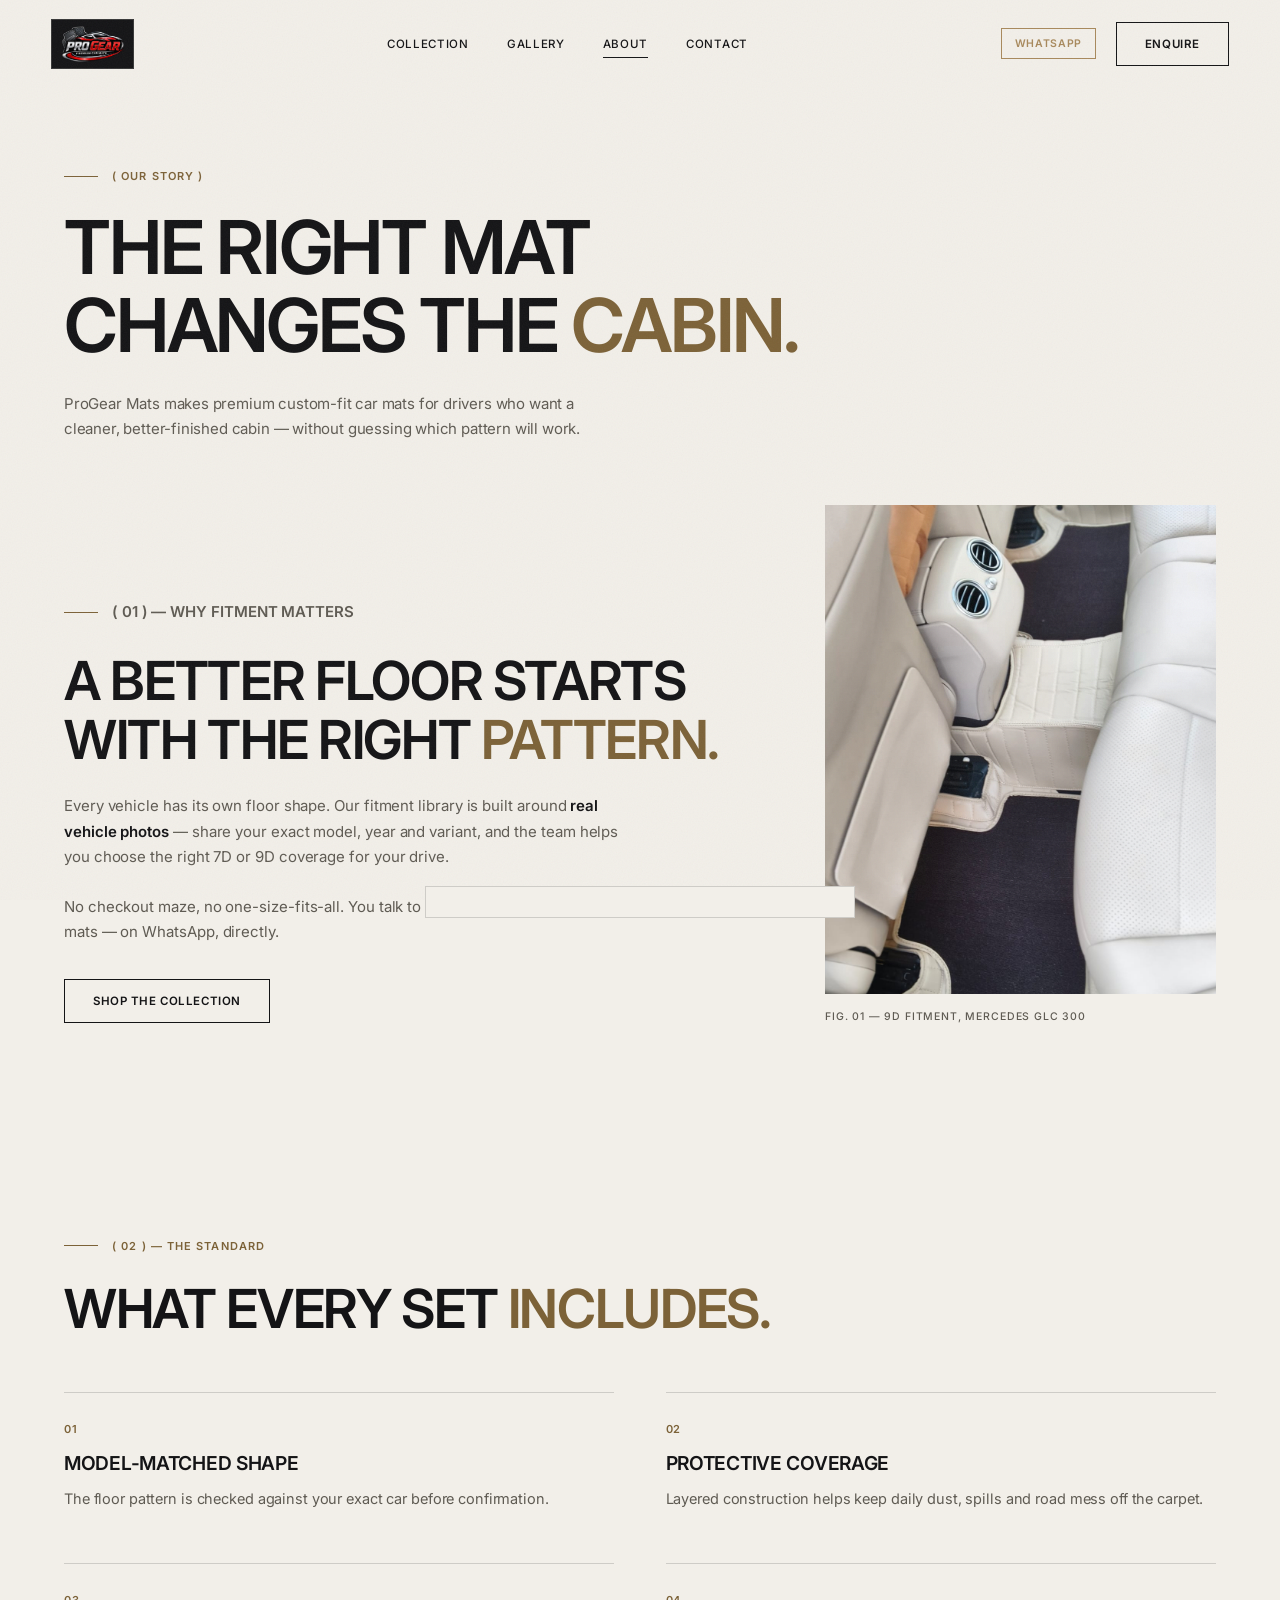
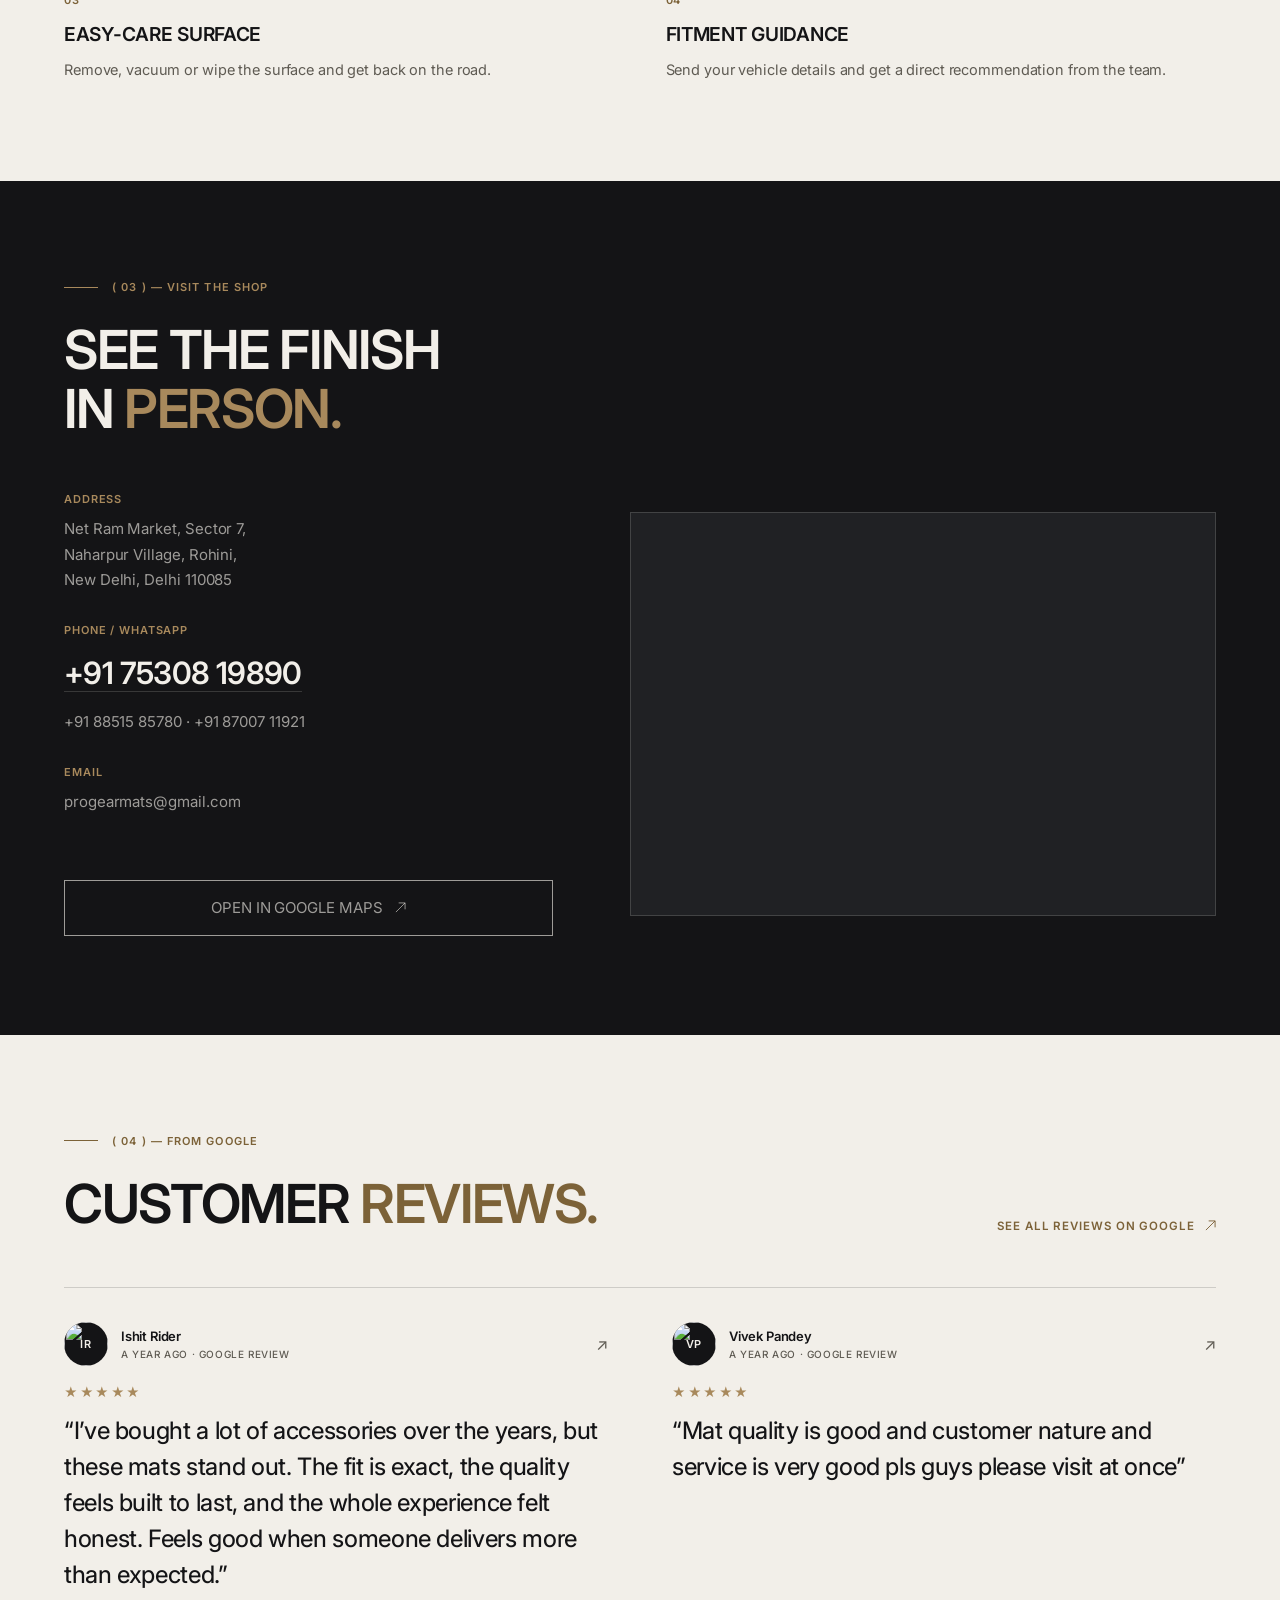
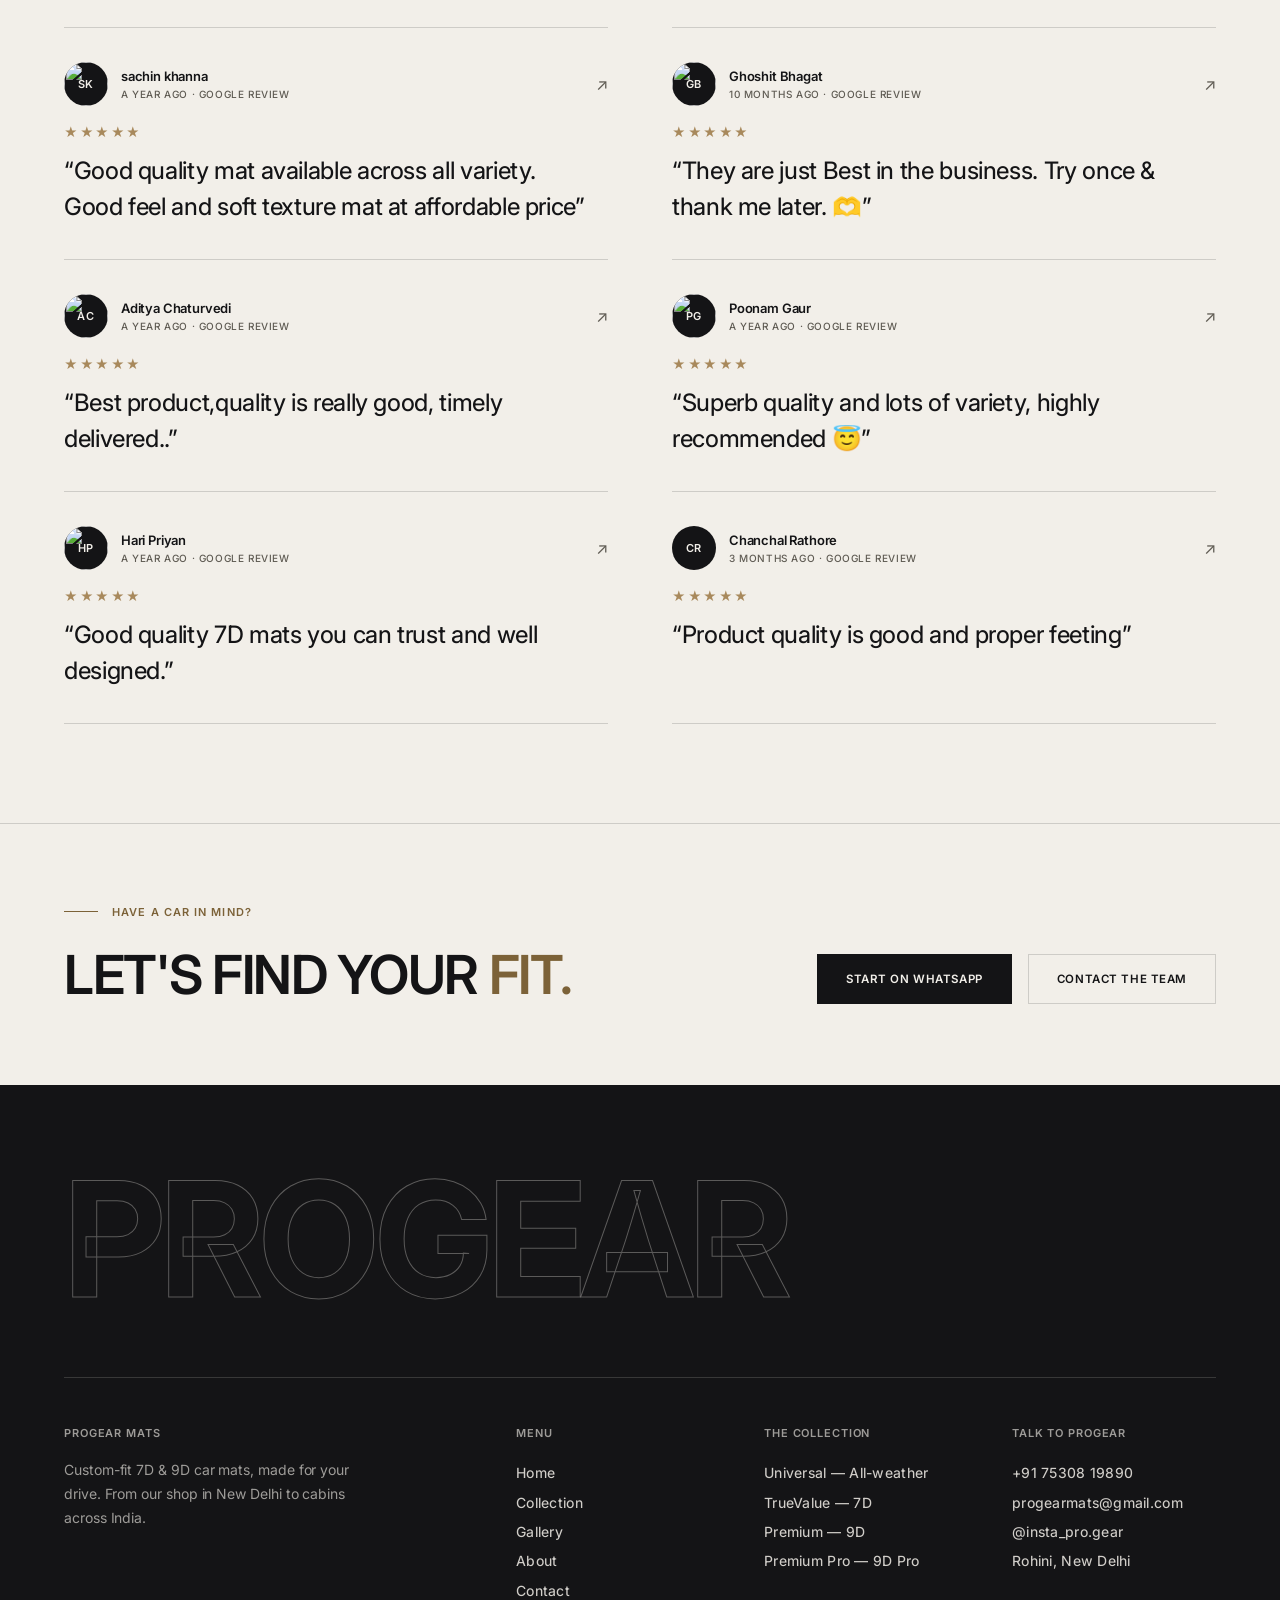
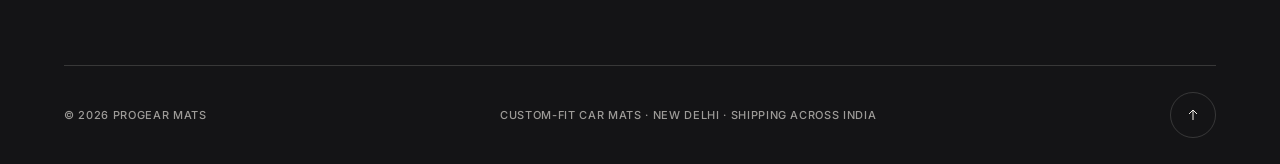
==== commit 51a9e400: "feat(reviews): use verified Google Maps reviews" ====
--- a/about.html
+++ b/about.html
@@ -141,7 +141,7 @@
   </section>
 
   <!-- REVIEWS -->
-  <section class="rv-wrap">
+  <section class="rv-wrap" id="reviews">
     <div class="wrap">
       <div class="col-head">
         <div>
@@ -153,30 +153,78 @@
         </a>
       </div>
       <div class="rv-grid">
-        <article class="rv" data-reveal>
-          <blockquote>“Good quality mat available across all variety. Good feel and soft texture mat at affordable price.”</blockquote>
-          <cite>Sachin K. — Google review</cite>
-        </article>
-        <article class="rv" data-reveal style="--d:.06s">
-          <blockquote>“They are just Best in the business. Try once &amp; thank me later.”</blockquote>
-          <cite>Ghoshit B. — Google review</cite>
-        </article>
-        <article class="rv" data-reveal style="--d:.12s">
-          <blockquote>“Superb quality and lots of variety, highly recommended.”</blockquote>
-          <cite>Poonam G. — Google review</cite>
-        </article>
-        <article class="rv" data-reveal style="--d:.18s">
-          <blockquote>“Good material and fitting.”</blockquote>
-          <cite>Rohit A. — Google review</cite>
-        </article>
-        <article class="rv" data-reveal style="--d:.24s">
-          <blockquote>“Quality products with reasonable price.”</blockquote>
-          <cite>Praveen P. — Google review</cite>
-        </article>
-        <article class="rv" data-reveal style="--d:.3s">
-          <blockquote>“Good quality super.”</blockquote>
-          <cite>Mahesh J. — Google review</cite>
-        </article>
+        <a class="rv" href="https://maps.app.goo.gl/Ga2sVnMpEV1Dnd2s8" target="_blank" rel="noreferrer" data-reveal>
+          <div class="rv-head">
+            <span class="rv-avatar" aria-hidden="true">IR<img src="https://lh3.googleusercontent.com/a-/ALV-UjWvP4DanEb2N5JoYZTCNH3REMAn0L2osJs2kVs8Fi_EttYNG1n_=w45-h45-p-rp-mo-ba12-br100" alt="" loading="lazy" referrerpolicy="no-referrer" onerror="this.hidden=true"></span>
+            <span class="rv-person"><strong>Ishit Rider</strong><small>a year ago · Google review</small></span>
+            <span class="rv-open" aria-hidden="true">↗</span>
+          </div>
+          <div class="review-stars" aria-label="5 out of 5 stars">★★★★★</div>
+          <blockquote>“I’ve bought a lot of accessories over the years, but these mats stand out. The fit is exact, the quality feels built to last, and the whole experience felt honest. Feels good when someone delivers more than expected.”</blockquote>
+        </a>
+        <a class="rv" href="https://maps.app.goo.gl/WpfPkR86M9BjGGUG8" target="_blank" rel="noreferrer" data-reveal style="--d:.06s">
+          <div class="rv-head">
+            <span class="rv-avatar" aria-hidden="true">VP<img src="https://lh3.googleusercontent.com/a-/ALV-UjWbMCdwAzOq5rkxhfwF9kz-JDYZl5xFPl8oomvshPvKnOvyuvrkeA=w45-h45-p-rp-mo-br100" alt="" loading="lazy" referrerpolicy="no-referrer" onerror="this.hidden=true"></span>
+            <span class="rv-person"><strong>Vivek Pandey</strong><small>a year ago · Google review</small></span>
+            <span class="rv-open" aria-hidden="true">↗</span>
+          </div>
+          <div class="review-stars" aria-label="5 out of 5 stars">★★★★★</div>
+          <blockquote>“Mat quality is good and customer nature and service is very good pls guys please visit at once”</blockquote>
+        </a>
+        <a class="rv" href="https://maps.app.goo.gl/X7suk3PdBEKTpwTE6" target="_blank" rel="noreferrer" data-reveal style="--d:.12s">
+          <div class="rv-head">
+            <span class="rv-avatar" aria-hidden="true">SK<img src="https://lh3.googleusercontent.com/a/ACg8ocIgW0t_DI_99cxXVn3H3WWgZ8lU0sjweYgHJyXydJG8LGXkLQ=w45-h45-p-rp-mo-br100" alt="" loading="lazy" referrerpolicy="no-referrer" onerror="this.hidden=true"></span>
+            <span class="rv-person"><strong>sachin khanna</strong><small>a year ago · Google review</small></span>
+            <span class="rv-open" aria-hidden="true">↗</span>
+          </div>
+          <div class="review-stars" aria-label="5 out of 5 stars">★★★★★</div>
+          <blockquote>“Good quality mat available across all variety.<br>Good feel and soft texture mat at affordable price”</blockquote>
+        </a>
+        <a class="rv" href="https://maps.app.goo.gl/MW9mRo13mmq9kUQY7" target="_blank" rel="noreferrer" data-reveal style="--d:.18s">
+          <div class="rv-head">
+            <span class="rv-avatar" aria-hidden="true">GB<img src="https://lh3.googleusercontent.com/a-/ALV-UjW0vlWTRonXDFCPOqdWHh2rDUrLju5lxuVZnMmhit7WdxqDYDcj=w45-h45-p-rp-mo-br100" alt="" loading="lazy" referrerpolicy="no-referrer" onerror="this.hidden=true"></span>
+            <span class="rv-person"><strong>Ghoshit Bhagat</strong><small>10 months ago · Google review</small></span>
+            <span class="rv-open" aria-hidden="true">↗</span>
+          </div>
+          <div class="review-stars" aria-label="5 out of 5 stars">★★★★★</div>
+          <blockquote>“They are just Best in the business. Try once &amp; thank me later. 🫶”</blockquote>
+        </a>
+        <a class="rv" href="https://maps.app.goo.gl/P7iw4Mw5zhcT8duDA" target="_blank" rel="noreferrer" data-reveal style="--d:.24s">
+          <div class="rv-head">
+            <span class="rv-avatar" aria-hidden="true">AC<img src="https://lh3.googleusercontent.com/a-/ALV-UjXU6GRDij6TgjfZJUGnXZ-bmxmQDSlmeVvy49ilug2LZjeu_Isa=w45-h45-p-rp-mo-br100" alt="" loading="lazy" referrerpolicy="no-referrer" onerror="this.hidden=true"></span>
+            <span class="rv-person"><strong>Aditya Chaturvedi</strong><small>a year ago · Google review</small></span>
+            <span class="rv-open" aria-hidden="true">↗</span>
+          </div>
+          <div class="review-stars" aria-label="5 out of 5 stars">★★★★★</div>
+          <blockquote>“Best product,quality is really good, timely delivered..”</blockquote>
+        </a>
+        <a class="rv" href="https://maps.app.goo.gl/R7Mq9VQVth1LCzMs6" target="_blank" rel="noreferrer" data-reveal style="--d:.3s">
+          <div class="rv-head">
+            <span class="rv-avatar" aria-hidden="true">PG<img src="https://lh3.googleusercontent.com/a/ACg8ocLH23Afrdv_rCeNdoq-6yuIdFHa7t-XyspxHbTC0zFf8TuyUQ=w45-h45-p-rp-mo-br100" alt="" loading="lazy" referrerpolicy="no-referrer" onerror="this.hidden=true"></span>
+            <span class="rv-person"><strong>Poonam Gaur</strong><small>a year ago · Google review</small></span>
+            <span class="rv-open" aria-hidden="true">↗</span>
+          </div>
+          <div class="review-stars" aria-label="5 out of 5 stars">★★★★★</div>
+          <blockquote>“Superb quality and lots of variety, highly recommended 😇”</blockquote>
+        </a>
+        <a class="rv" href="https://maps.app.goo.gl/jG8Gc17q79CaWagj8" target="_blank" rel="noreferrer" data-reveal style="--d:.36s">
+          <div class="rv-head">
+            <span class="rv-avatar" aria-hidden="true">HP<img src="https://lh3.googleusercontent.com/a/ACg8ocJcWVHki-oR-XJ2vEVyAUAgJqIyy8nrJlOsEig08cJQWorpDw=w45-h45-p-rp-mo-br100" alt="" loading="lazy" referrerpolicy="no-referrer" onerror="this.hidden=true"></span>
+            <span class="rv-person"><strong>Hari Priyan</strong><small>a year ago · Google review</small></span>
+            <span class="rv-open" aria-hidden="true">↗</span>
+          </div>
+          <div class="review-stars" aria-label="5 out of 5 stars">★★★★★</div>
+          <blockquote>“Good quality 7D mats you can trust and well designed.”</blockquote>
+        </a>
+        <a class="rv" href="https://maps.app.goo.gl/tgBUFmGtudb8Fsoj7" target="_blank" rel="noreferrer" data-reveal style="--d:.42s">
+          <div class="rv-head">
+            <span class="rv-avatar" aria-hidden="true">CR</span>
+            <span class="rv-person"><strong>Chanchal Rathore</strong><small>3 months ago · Google review</small></span>
+            <span class="rv-open" aria-hidden="true">↗</span>
+          </div>
+          <div class="review-stars" aria-label="5 out of 5 stars">★★★★★</div>
+          <blockquote>“Product quality is good and proper feeting”</blockquote>
+        </a>
       </div>
     </div>
   </section>
--- a/assets/site.css
+++ b/assets/site.css
@@ -158,7 +158,7 @@
 .quote blockquote.fade{opacity:0}
 .quote cite{display:block;margin-top:34px;font-style:normal;font-size:11px;letter-spacing:.08em;font-weight:500;text-transform:uppercase;color:var(--mut);text-align:center;transition:opacity .5s var(--ease)}
 .quote cite.fade{opacity:0}
-.quote cite::before{content:'';display:inline-block;width:34px;height:1px;background:var(--acc);vertical-align:middle;margin-right:16px}
+.quote cite .review-stars{display:block;margin-bottom:10px}
 .quote-link{display:flex;justify-content:center;margin-top:40px}
 
 /* ============ COLLECTION ROWS ============ */
@@ -411,10 +411,20 @@
 /* ============ REVIEWS (about) ============ */
 .rv-wrap{padding-block:clamp(80px,11vh,130px)}
 .rv-grid{display:grid;grid-template-columns:1fr 1fr;gap:0 clamp(34px,5vw,90px);border-top:1px solid var(--linel);margin-top:clamp(44px,6vh,72px)}
-.rv{padding:34px 0;border-bottom:1px solid var(--linel)}
+.rv{display:block;min-width:0;padding:34px 0;border-bottom:1px solid var(--linel);color:inherit;transition:color .3s var(--ease)}
+.rv-head{display:flex;align-items:center;gap:13px;margin-bottom:20px;min-width:0}
+.rv-avatar{position:relative;flex:0 0 44px;width:44px;height:44px;display:grid;place-items:center;overflow:hidden;border-radius:50%;background:var(--ink);color:var(--paper);font-size:11px;font-weight:600;letter-spacing:.05em}
+.rv-avatar img{position:absolute;inset:0;width:100%;height:100%;object-fit:cover}
+.rv-person{display:block;min-width:0}
+.rv-person strong{display:block;overflow:hidden;text-overflow:ellipsis;font-size:13px;font-weight:600;white-space:nowrap}
+.rv-person small{display:block;margin-top:4px;color:var(--mut);font-size:10px;font-weight:500;letter-spacing:.06em;text-transform:uppercase}
+.rv-open{margin-left:auto;color:var(--mut);font-size:16px;transition:color .3s,transform .3s var(--ease)}
+.review-stars{color:var(--acc);font-size:13px;line-height:1;letter-spacing:.12em}
 .rv blockquote{font-family:inherit;font-style:normal;font-weight:450;font-size:clamp(1.15rem,1.9vw,1.5rem);line-height:1.5;letter-spacing:-0.015em}
-.rv cite{display:block;margin-top:18px;font-style:normal;font-size:11px;letter-spacing:.08em;font-weight:500;text-transform:uppercase;color:var(--mut)}
-.rv cite::before{content:'';display:inline-block;width:26px;height:1px;background:var(--acc);vertical-align:middle;margin-right:12px}
+.rv .review-stars{margin-bottom:14px}
+.rv:hover{color:var(--acc)}
+.rv:hover .rv-open{color:var(--acc);transform:translate(2px,-2px)}
+.rv blockquote,.rv-person strong{overflow-wrap:anywhere}
 
 /* ============ VISIT / MAP (dark) ============ */
 .visit{padding-block:clamp(80px,11vh,130px)}
